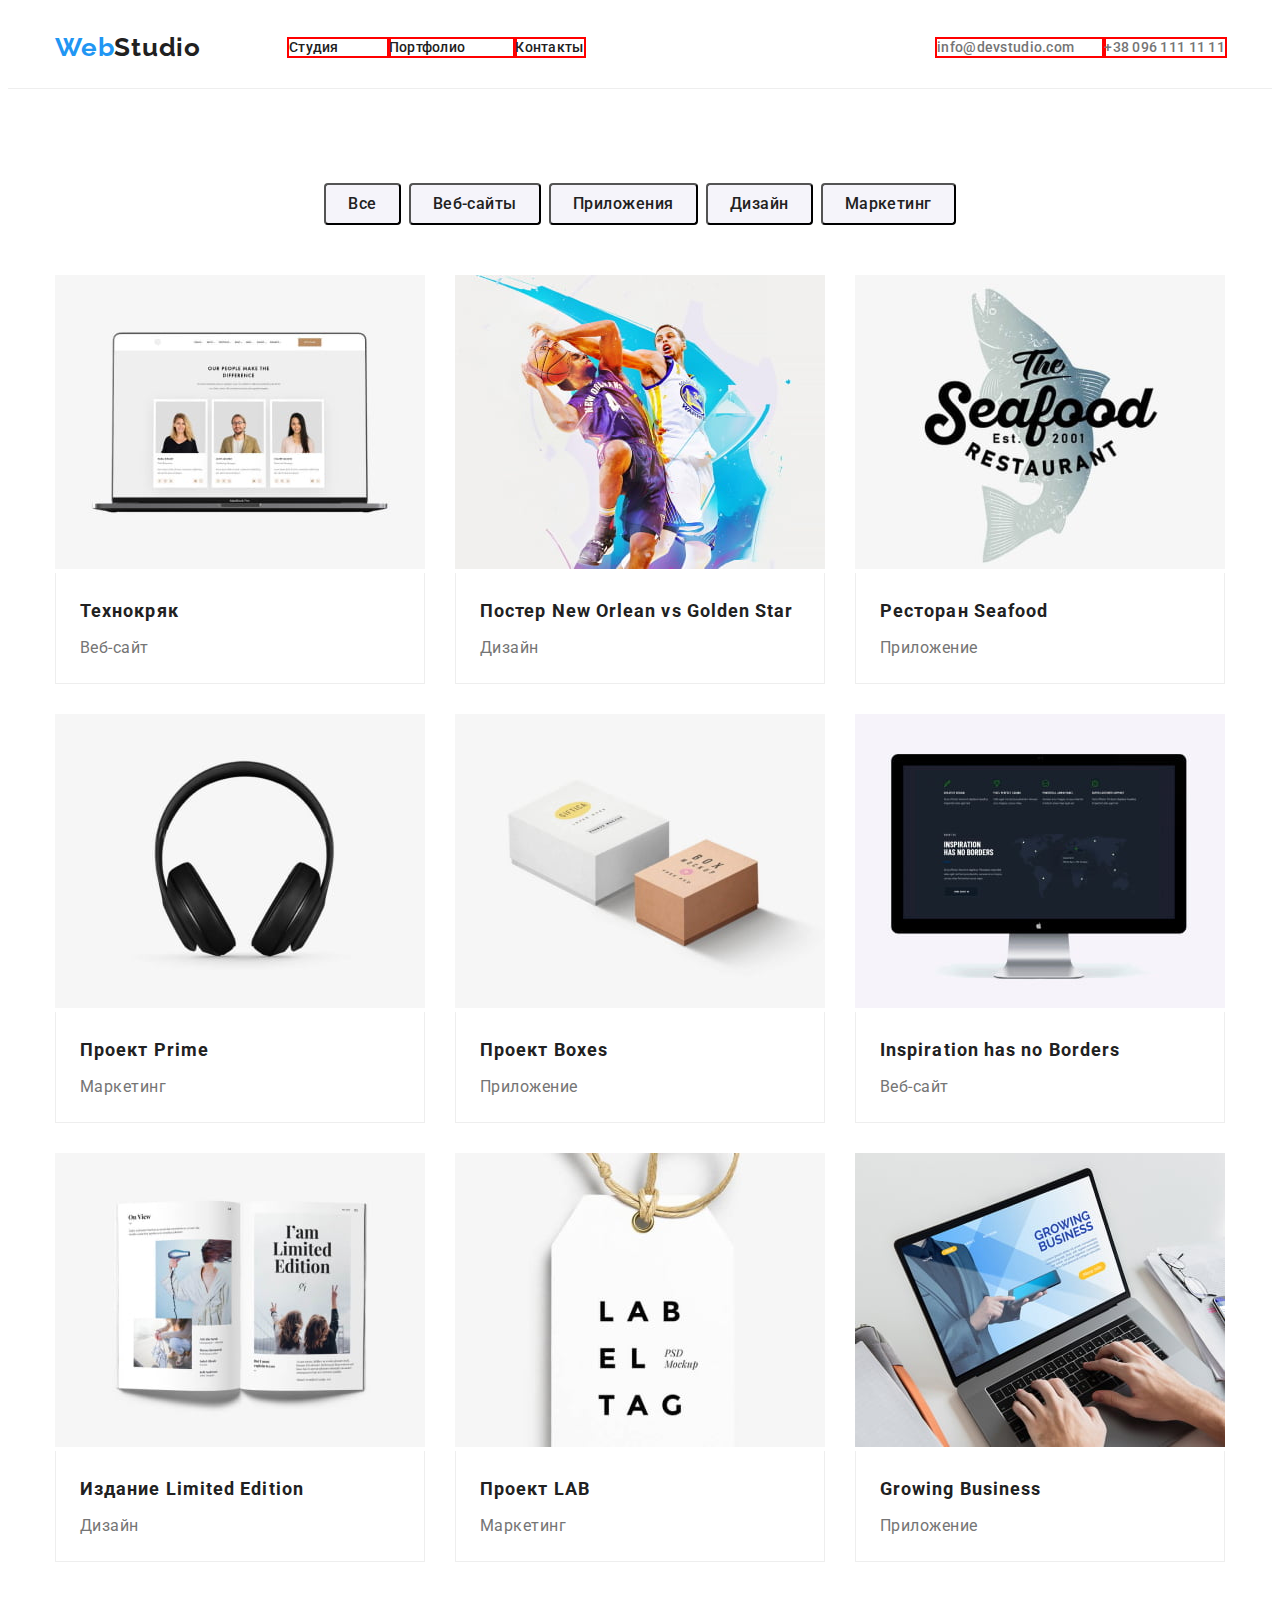
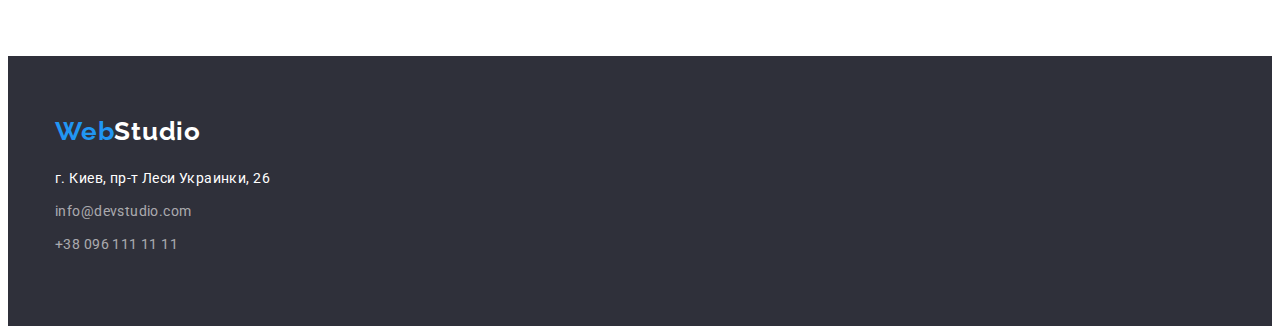
==== portfolio.html @ fe9bc6d8 "commit1" ====
<!DOCTYPE html>
<html lang="ru">

    <head>
        <meta charset="UTF-8">
        <meta http-equiv="X-UA-Compatible" content="IE=edge">
        <meta name="viewport" content="width=device-width, initial-scale=1.0">
        <title>Document</title>

        <link rel="preconnect" href="https://fonts.googleapis.com">
        <link rel="preconnect" href="https://fonts.gstatic.com" crossorigin>
        <link href="https://fonts.googleapis.com/css2?family=Raleway:wght@700&family=Roboto:wght@400;500;700;900&display=swap"
            rel="stylesheet">

        <link rel="stylesheet" href="https://cdnjs.cloudflare.com/ajax/libs/modern-normalize/1.1.0/modern-normalize.min.css"
            integrity="sha512-wpPYUAdjBVSE4KJnH1VR1HeZfpl1ub8YT/NKx4PuQ5NmX2tKuGu6U/JRp5y+Y8XG2tV+wKQpNHVUX03MfMFn9Q=="
            crossorigin="anonymous" referrerpolicy="no-referrer" />

        <link rel="stylesheet" href="./css/styles.css">
    </head>

    <body>

        <header class="page-header">
        
            <div class="container header-box">
        
                <nav class="nav">
        
                    <div class="logo-line">
        
                        <a href="/" class="logo">
                            <p>
                                <span class="logo-begin">Web</span>Studio
                            </p>
                        </a>
        
                        <ul class="text-in-header">
                            <li class="text-item"><a class="text-header" href="./index.html">Студия</a></li>
                            <li class="text-item"><a class="text-header" href="#">Портфолио</a></li>
                            <li class="text-item"><a class="text-header" href="#">Контакты</a></li>
                        </ul>
        
                    </div>
        
                </nav>
        
                <ul class="header-box-right">
        
                    <li class="text-item"><a class=text-header-gray href="mailto:info@devstudio.com">info@devstudio.com</a></li>
                    <li class="text-item"><a class=text-header-gray href="tel:+380961111111">+38 096 111 11 11</a></li>
        
                </ul>
        
            </div>
        
        </header>

        <main>

            <section class="portfolio-s">

                <div class="container">

                <h2 class="title-h2-hidden">Образцы работ</h2>

                <ul class="all-portfolio">

                    <li class="all-portfolio-item">
                        <button class="portfolio-btn cursor" type="button">Все</button>
                    </li>

                    <li class="all-portfolio-item">
                        <button class="portfolio-btn cursor" type="button">Веб-сайты</button>
                    </li>

                    <li class="all-portfolio-item">
                        <button class="portfolio-btn cursor" type="button">Приложения</button>
                    </li>

                    <li class="all-portfolio-item">
                        <button class="portfolio-btn cursor" type="button">Дизайн</button>
                    </li>

                    <li class="all-portfolio-item">
                        <button class="portfolio-btn cursor" type="button">Маркетинг</button>
                    </li>

                </ul>

                <ul class="portfolio-table">
                    <li>
                        <a class="portfolio" href="./images/page2portfolio/tehnokryak1.jpg"> 
                        <img src="./images/page2portfolio/tehnokryak1.jpg" alt="Веб-сайт Технокряк" width="370" height=294>
                        
                        <div class="portfolio-block">
                            <h3 class="portfolio-works">Технокряк</h3>
                            <p class="portfolio-works-text">Веб-сайт</p>
                        </div>

                        </a>
                    </li>

                    <li>
                        <a class="portfolio" href="./images/page2portfolio/new-orlean1.jpg">
                        <img src="./images/page2portfolio/new-orlean1.jpg" alt="Дизайн Постера New Orlean vs Golden Star" width="370"
                            height=294>

                        <div class="portfolio-block">
                            <h3 class="portfolio-works">Постер New Orlean vs Golden Star</h3>
                            <p class="portfolio-works-text">Дизайн</p>
                        </div>

                        </a>
                    </li>

                    <li>
                        <a class="portfolio" href="./images/page2portfolio/seafood1.jpg">
                        <img src="./images/page2portfolio/seafood1.jpg" alt="Приложение Ресторан Seafood" width="370" height=294>
                        
                        <div class="portfolio-block">
                            <h3 class="portfolio-works">Ресторан Seafood</h3>
                            <p class="portfolio-works-text">Приложение</p>
                        </div>
                        
                        </a>
                    </li>

                    <li>
                        <a class="portfolio" href="./images/page2portfolio/prime1.jpg">
                        <img src="./images/page2portfolio/prime1.jpg" alt="Маркетинговый проект Prime" width="370" height=294>
                        
                        <div class="portfolio-block">
                            <h3 class="portfolio-works">Проект Prime</h3>
                            <p class="portfolio-works-text">Маркетинг</p>
                        </div>

                        </a>
                    </li>

                    <li>
                        <a class="portfolio" href="./images/page2portfolio/boxes1.jpg">
                        <img src="./images/page2portfolio/boxes1.jpg" alt="Приложение Проект Boxes" width="370" height=294>
                        
                        <div class="portfolio-block">
                            <h3 class="portfolio-works">Проект Boxes</h3>
                            <p class="portfolio-works-text">Приложение</p>
                        </div>

                        </a>
                    </li>

                    <li>
                        <a class="portfolio" href="./images/page2portfolio/inspiration1.jpg">
                        <img src="./images/page2portfolio/inspiration1.jpg" alt="Веб-сайт Inspiration has no Borders" width="370"
                            height=294>

                        <div class="portfolio-block">
                            <h3 class="portfolio-works">Inspiration has no Borders</h3>
                            <p class="portfolio-works-text">Веб-сайт</p>
                        </div>

                        </a>
                    </li>

                    <li>
                        <a class="portfolio" href="./images/page2portfolio/edition1.jpg">
                        <img src="./images/page2portfolio/edition1.jpg" alt="Дизайн Издания Limited Edition" width="370" height=294>
                       
                        <div class="portfolio-block">
                            <h3 class="portfolio-works">Издание Limited Edition</h3>
                            <p class="portfolio-works-text">Дизайн</p>
                        </div>

                        </a>
                    </li>

                    <li>
                        <a class="portfolio" href="./images/page2portfolio/lab1.jpg">
                        <img src="./images/page2portfolio/lab1.jpg" alt="Маркетинговый проект LAB" width="370" height=294>
                       
                        <div class="portfolio-block">
                            <h3 class="portfolio-works">Проект LAB</h3>
                            <p class="portfolio-works-text">Маркетинг</p>
                        </div>

                        </a>
                    </li>

                    <li>
                        <a class="portfolio" href="./images/page2portfolio/business1.jpg">
                        <img src="./images/page2portfolio/business1.jpg" alt="Приложение Growing Business" width="370" height=294>
                        
                        <div class="portfolio-block">
                            <h3 class="portfolio-works">Growing Business</h3>
                            <p class="portfolio-works-text">Приложение</p>
                        </div>

                        </a>
                    </li>

                </ul>

                </div>

            </section>

        </main>

    <footer class="footer">
    
        <div class="container">
    
            <a href="/" class="logo-footer">
                <p>
                    <span class="logo-f">Web</span>Studio
                </p>
            </a>
    
            <address class="adress">
    
                <p class="adress-margin">г. Киев, пр-т Леси Украинки, 26<br /></p>
    
                <a class="adress-link" href="mailto:info@devstudio.com">info@devstudio.com</a><br />
    
                <a class="adress-link" href="tel:+380961111111">+38 096 111 11 11</a>
    
            </address>
    
        </div>
    
    </footer>

    </body>

</html>
---- css/styles.css ----
html {
    box-sizing: border-box;
}

*, *::before, *::after {
    box-sizing: inherit;
}

h1, h2, h3, h4, h5, h6, ul, li, p {
    padding-top: 0px;
    padding-left: 0px;
    padding-bottom: 0px;
    padding-right: 0px;
    margin-top: 0px;
    margin-left: 0px;
    margin-bottom: 0px;
    margin-right: 0px;
}

:root {
    --font-family-logo: 'Raleway', sans-serif;
    --color-h1: #ffffff;
    --color-title-main: #212121;
    --color-text-main: #757575;
    --color-hover-focus: #2196f3;
    --footer-color: #2F303A;
    --color-border: #eeeeee;
    --color-bg: #F5F4FA;
}

body {
    font-family: 'Roboto', 'Open Sans', sans-serif;
    color: var(--color-text-main);

}

ul {
    list-style: none;
}

.page-header {
    padding-top: 24px;
    padding-bottom: 25px;
    border-bottom: 1px solid var(--color-border);
    /* background-color: tomato; */
}


.hero {
    padding-bottom: 200px;
    padding-top: 200px;
}

.container {
    width: 1200px;
    padding-left: 15px;
    padding-right: 15px;
    margin-right: auto;
    margin-left: auto;

    /* outline: 4px solid red; */
}

.hero-accommodation {
    display: flex;
    flex-wrap: wrap;
    flex-direction: column;
    align-items: center;
}

.hero-decoration {
    height: 600px;
    max-width: 1600px;
    margin-right: auto;
    margin-left: auto;
    background-image: linear-gradient(to right, rgba(47, 48, 58, 0.4),rgba(47, 48, 58, 0.4)),
    url(../images/page1studio/hero-img.jpg);
    background-repeat: no-repeat;
    background-size: cover;
    background-position: centre;
    background-color: var(--footer-color);
}

.dignity {
    padding-bottom: 94px;
    padding-top: 94px;
}

.illustration {
    padding-bottom: 94px;
}

.header-box {
    display: flex;
    align-items: center;
    justify-content: space-between;
}

.nav {
    display: flex;
    justify-content: space-between;
    /* outline: 4px solid red; */
    }    

.logo-line {
    display: flex;
    justify-content: space-between;
}

.header-box-right {
    display: flex;
    justify-content: space-between;
    /* outline: 4px solid green; */
}

.logo {
    margin-right: 88px;

    font-family: var(--font-family-logo);
    font-weight: 700;
    font-size: 26px;
    line-height: 1.19;
    letter-spacing: 0.03em;
    text-decoration: none;
    color: var(--color-title-main);
}

.logo-begin {
    display: inline-block;
    color: var(--color-hover-focus);
    text-decoration: none;

}

.logo-footer {
    font-family: var(--font-family-logo);
    font-weight: 700;
    font-size: 26px;
    line-height: 1.19;
    letter-spacing: 0.03em;
    color: var(--color-h1);
    text-decoration: none;
}


.text-in-header {
    display: flex;
    align-items: center;
    }

.text-header {
    display: block;
        
    font-weight: 500;
    font-size: 14px;
    line-height: 1.17;
    letter-spacing: 0.02em;
    text-decoration: none;
    color: var(--color-title-main);
}

.text-item:not(:last-child) > .text-header {
    margin-right: 50px;
}

.text-item:not(:last-child)>.text-header-gray {
    margin-right: 30px;
}

.text-item {
    display: flex;
    padding right: 10px;
    outline: 2px solid red;
}

.mail-img::before {
    content: "";
    display: block;
    width: 16px;
    height: 12px;
    background-repeat: no-repeat;
    background-size: cover;
    background-position: center;
    background-image: url(../images/page1studio/envelope\ \(1\).svg);
}

.mail-img::before:hover {
    background-image: url(../images/page1studio/envelope\ \(hover\).svg);
}

.text-header:hover,
.text-header:focus {
    color: var(--color-hover-focus);
}

.text-header-gray {
    display: block;
    
    font-weight: 500;
    font-size: 14px;
    line-height: 1.17;
    letter-spacing: 0.02em;
    text-decoration: none;
    color: var(--color-text-mainn);
}

.text-header-gray + .text-header-gray {
    margin-right: 50px;
}

.text-header-gray:hover,
.text-header-gray:focus {
    color: var(--color-hover-focus);
}
/* Page 1  */

.title-h1 {
    text-align: center;
    
    font-weight: 900;
    font-size: 44px;
    line-height: 1.36;
    letter-spacing: 0.06em;
    text-transform: uppercase;
    color: var(--color-h1);
}

.title-h1-button {
    display: flex;
    justify-content: center;
    align-items: center;
    margin-top: 30px;
    
    font-family: 'Roboto', 'Open Sans', sans-serif;
    font-weight: 700;
    font-size: 16px;
    line-height: 1.88;
    letter-spacing: 0.06em;
    color: var(--color-h1);

    width: 200px;
    height: 50px;
    background: var(--color-hover-focus);
    box-shadow: 0px 4px 4px rgba(0, 0, 0, 0.15);
    border-radius: 4px;
}

.cursor {
    cursor: pointer;
}

.title-h2-hidden {
    display: none;
}

.title-h2 {
    /* font-weight: 700; */
    text-align: center;
    font-size: 36px;
    line-height: 1.17;
    letter-spacing: 0.03em;
    color: var(--color-title-main);
}

.dignity-ul {
    display: flex;
    justify-content: space-between;
    gap: 30px;
    flex-basis: calc((100% - 3*30px) / 4);
    /* outline: 4px solid black; */
}

.title-dignity {
    margin-bottom: 10px;
    /* font-weight: 700; */
    font-size: 14px;
    line-height: 1.14;
    letter-spacing: 0.03em;
    text-transform: uppercase;
    color: var(--color-title-main);
}

.title-before::before {
    content: "";
    display: block;
    /* width: 270px; */
    height: 120px;
        
    background-size: contain;
    background-position: center;
    background-color: var(--color-bg);
    border-radius: 4px;
    margin-bottom: 30px;

    /* outline: 3px solid red; */
}

.title-before:nth-child(1):before {
    background-image: url(../images/page1studio/antenna1.svg);
}

.title-before:nth-child(2):before {
    background-image: url(../images/page1studio/clock1.svg);
  
}

.title-before:nth-child(3):before {
    background-image: url(../images/page1studio/diagram1.svg);
    /* background-size: 70px; */
}

.title-before:nth-child(4):before {
    background-image: url(../images/page1studio/astronaut1.svg);
    
}

.title-dignity-text {
    /* font-weight: 400; */
    font-size: 14px;
    line-height: 1.71;
    letter-spacing: 0.03em;
    /* color: var(--color-text-main); */
}

.illustration-list {
    display: flex;
    gap: 30px;
    margin-top: 50px;
}

.title-h2-team {
    margin-bottom: 50px;
    text-align: center;
    
    font-size: 36px;
    line-height: 1.17;
    letter-spacing: 0.03em;
    color: var(--color-title-main);
}

.person-block {
    padding-top: 30px;
    padding-bottom: 30px;
    text-align: center;
}

.title-person {
    margin-bottom: 10px;

    font-weight: 500;
    font-size: 16px;
    line-height: 1.9;
    letter-spacing: 0.03em;
    color: var(--color-title-main);
}

.title-person-text {
    /* font-weight: 400; */
    font-size: 16px;
    line-height: 1.9;
    letter-spacing: 0.03em;
    /* color: var(--color-text-main); */
}

.adress {
    font-style: normal;
    /* font-weight: 400; */
    font-size: 14px;
    line-height: 1.71;
    letter-spacing: 0.03em;
    color: var(--color-h1);
}

.adress-margin:hover,
.adress-margin:focus {
    color: var(--color-hover-focus);
}

.adress-link:hover,
.adress-link:focus {
    color: var(--color-hover-focus);
}

.adress-link {
    display: inline-block;
    
    color: rgba(255, 255, 255, 0.6);
    text-decoration: none;
}

.adress-margin {
    margin-bottom: 9px; 
}

.adress-link {
    margin-bottom: 9px;
}

/* .adress-link-last {
    margin-bottom: 60px; */
}

.adress-link:hover,
.adress-link:focus {
    color: var(--color-hover-focus);
}

/* Page 2 */

.portfolio-s {
    padding-bottom: 94px;
    padding-top: 94px;
}

.all-portfolio {
    display: flex;
    justify-content: center;
    margin-bottom: 50px;
}

.portfolio-btn {
    font-family: 'Roboto', 'Open Sans', sans-serif;
    font-weight: 500;
    font-size: 16px;
    line-height: 1.62;
    letter-spacing: 0.03em;
    color: var(--color-title-main);
    background-color: #f5f4fA;

    text-align: center;
    /* height: 38px; */
    border-radius: 4px;
    padding-left: 22px;
    padding-right: 22px;
    padding-top: 6px;
    padding-bottom: 6px;
}

.all-portfolio-item:not(:last-child) {
    margin-right: 8px;
}

.portfolio-btn:hover,
.portfolio-btn:focus {
    color: var(--color-h1);
    background-color: var(--color-hover-focus);
}

.portfolio {
    text-decoration: none;
}

.portfolio-table {
    display: flex;
    gap: 30px;
    flex-wrap: wrap;
    width: (calc(100% - 2*30px)/3);
}

.portfolio-block {
    padding-top: 20px;
    padding-left: 24px;
    padding-bottom: 20px;
    
    
    border-right: 1px solid var(--color-border);
    border-left: 1px solid var(--color-border);
    border-bottom: 1px solid var(--color-border);

    /* outline: 4px solid blueviolet; */
}

.portfolio-works {
    padding-bottom: 4px;
    /* font-weight: 700; */
    font-size: 18px;
    line-height: 2.0;
    letter-spacing: 0.06em;
    color: var(--color-title-main);
   
    /* outline: 4px solid white; */
}

.portfolio-works-text {
   
    /* font-weight: 400; */
    font-size: 16px;
    line-height: 1.88;
    letter-spacing: 0.03em;
    color: var(--color-text-main);

    /* outline: 4px solid red; */ */
}

.footer {
    background: var(--footer-color);
    padding-top: 60px;
    padding-bottom: 60px;
}

.logo-f {
    display: inline-block;
    margin-bottom: 20px;

    color: var(--color-hover-focus);
    text-decoration: none;
}
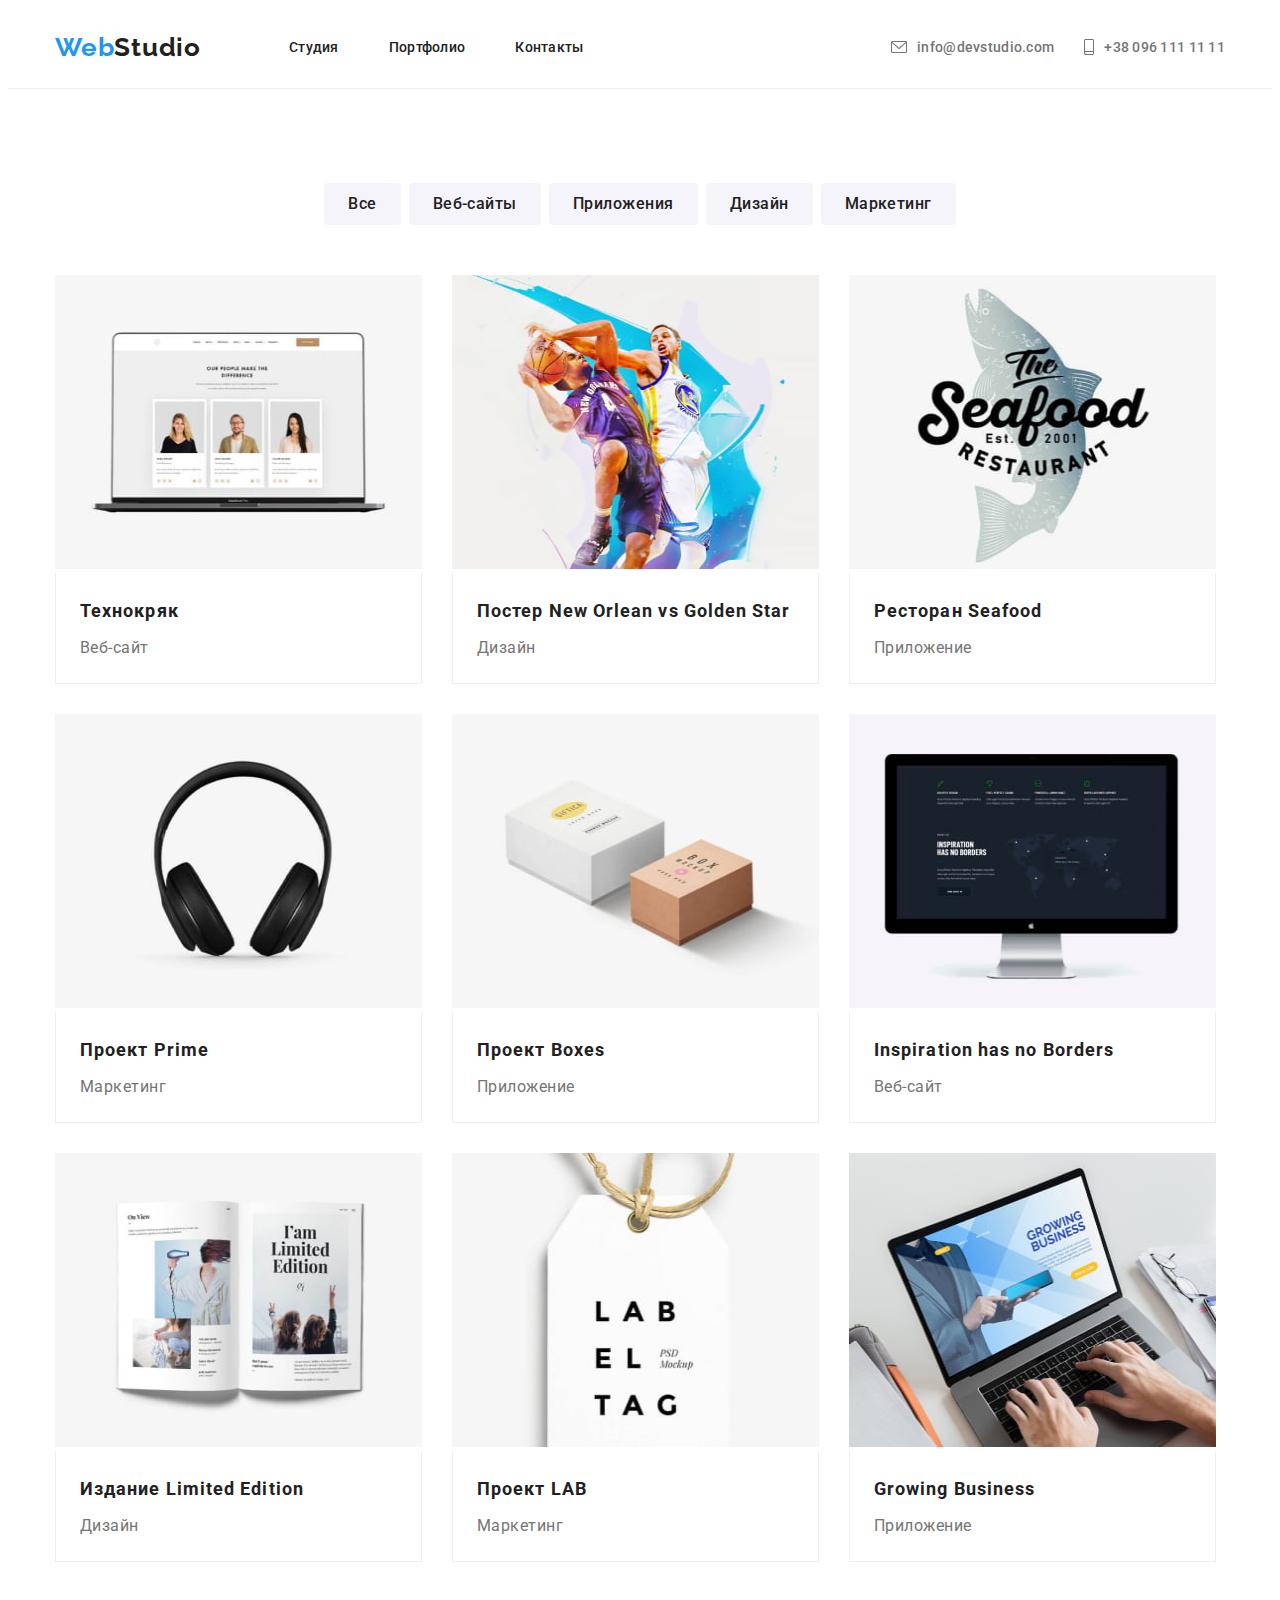
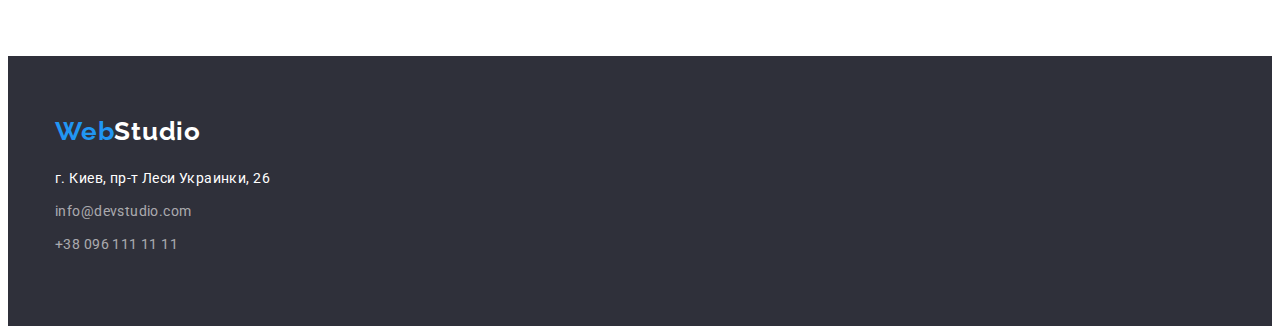
==== commit 251c5873: "commit4" ====
--- a/portfolio.html
+++ b/portfolio.html
@@ -22,38 +22,55 @@
     <body>
 
         <header class="page-header">
-        
+
             <div class="container header-box">
-        
+
                 <nav class="nav">
-        
+
                     <div class="logo-line">
-        
+
                         <a href="/" class="logo">
                             <p>
                                 <span class="logo-begin">Web</span>Studio
                             </p>
                         </a>
-        
+
                         <ul class="text-in-header">
-                            <li class="text-item"><a class="text-header" href="./index.html">Студия</a></li>
-                            <li class="text-item"><a class="text-header" href="#">Портфолио</a></li>
+                            <li class="text-item"><a class="text-header" href="#">Студия</a></li>
+                            <li class="text-item"><a class="text-header" href="./portfolio.html">Портфолио</a></li>
                             <li class="text-item"><a class="text-header" href="#">Контакты</a></li>
                         </ul>
-        
+
                     </div>
-        
+
                 </nav>
-        
+
                 <ul class="header-box-right">
-        
-                    <li class="text-item"><a class=text-header-gray href="mailto:info@devstudio.com">info@devstudio.com</a></li>
-                    <li class="text-item"><a class=text-header-gray href="tel:+380961111111">+38 096 111 11 11</a></li>
-        
+
+                    <li class="text-item">
+
+                        <a class=text-header-gray href="mailto:info@devstudio.com">
+                            <svg class="size" width="26" height="12">
+                                <use href="./images/icons.svg#icon-envelope1"></use>
+                            </svg>
+                            info@devstudio.com</a>
+
+                    </li>
+
+                    <li class="text-item">
+
+                        <a class=text-header-gray href="tel:+380961111111">
+                            <svg class="size" width="20" height="16">
+                                <use href="./images/icons.svg#icon-smartphone1"></use>
+                            </svg>
+                            +38 096 111 11 11</a>
+
+                    </li>
+
                 </ul>
-        
+
             </div>
-        
+
         </header>
 
         <main>
@@ -89,9 +106,9 @@
                 </ul>
 
                 <ul class="portfolio-table">
-                    <li>
+                    <li class="portfolio-border">
                         <a class="portfolio" href="./images/page2portfolio/tehnokryak1.jpg"> 
-                        <img src="./images/page2portfolio/tehnokryak1.jpg" alt="Веб-сайт Технокряк" width="370" height=294>
+                        <img src="./images/page2portfolio/tehnokryak1.jpg" alt="Веб-сайт Технокряк" width="367" height=294>
                         
                         <div class="portfolio-block">
                             <h3 class="portfolio-works">Технокряк</h3>
@@ -101,9 +118,9 @@
                         </a>
                     </li>
 
-                    <li>
+                    <li class="portfolio-border">
                         <a class="portfolio" href="./images/page2portfolio/new-orlean1.jpg">
-                        <img src="./images/page2portfolio/new-orlean1.jpg" alt="Дизайн Постера New Orlean vs Golden Star" width="370"
+                        <img src="./images/page2portfolio/new-orlean1.jpg" alt="Дизайн Постера New Orlean vs Golden Star" width="367"
                             height=294>
 
                         <div class="portfolio-block">
@@ -114,9 +131,9 @@
                         </a>
                     </li>
 
-                    <li>
+                    <li class="portfolio-border">
                         <a class="portfolio" href="./images/page2portfolio/seafood1.jpg">
-                        <img src="./images/page2portfolio/seafood1.jpg" alt="Приложение Ресторан Seafood" width="370" height=294>
+                        <img src="./images/page2portfolio/seafood1.jpg" alt="Приложение Ресторан Seafood" width="367" height=294>
                         
                         <div class="portfolio-block">
                             <h3 class="portfolio-works">Ресторан Seafood</h3>
@@ -126,9 +143,9 @@
                         </a>
                     </li>
 
-                    <li>
+                    <li class="portfolio-border">
                         <a class="portfolio" href="./images/page2portfolio/prime1.jpg">
-                        <img src="./images/page2portfolio/prime1.jpg" alt="Маркетинговый проект Prime" width="370" height=294>
+                        <img src="./images/page2portfolio/prime1.jpg" alt="Маркетинговый проект Prime" width="367" height=294>
                         
                         <div class="portfolio-block">
                             <h3 class="portfolio-works">Проект Prime</h3>
@@ -138,9 +155,9 @@
                         </a>
                     </li>
 
-                    <li>
+                    <li class="portfolio-border">
                         <a class="portfolio" href="./images/page2portfolio/boxes1.jpg">
-                        <img src="./images/page2portfolio/boxes1.jpg" alt="Приложение Проект Boxes" width="370" height=294>
+                        <img src="./images/page2portfolio/boxes1.jpg" alt="Приложение Проект Boxes" width="367" height=294>
                         
                         <div class="portfolio-block">
                             <h3 class="portfolio-works">Проект Boxes</h3>
@@ -150,9 +167,9 @@
                         </a>
                     </li>
 
-                    <li>
+                    <li class="portfolio-border">
                         <a class="portfolio" href="./images/page2portfolio/inspiration1.jpg">
-                        <img src="./images/page2portfolio/inspiration1.jpg" alt="Веб-сайт Inspiration has no Borders" width="370"
+                        <img src="./images/page2portfolio/inspiration1.jpg" alt="Веб-сайт Inspiration has no Borders" width="367"
                             height=294>
 
                         <div class="portfolio-block">
@@ -163,9 +180,9 @@
                         </a>
                     </li>
 
-                    <li>
+                    <li class="portfolio-border">
                         <a class="portfolio" href="./images/page2portfolio/edition1.jpg">
-                        <img src="./images/page2portfolio/edition1.jpg" alt="Дизайн Издания Limited Edition" width="370" height=294>
+                        <img src="./images/page2portfolio/edition1.jpg" alt="Дизайн Издания Limited Edition" width="367" height=294>
                        
                         <div class="portfolio-block">
                             <h3 class="portfolio-works">Издание Limited Edition</h3>
@@ -175,9 +192,9 @@
                         </a>
                     </li>
 
-                    <li>
+                    <li class="portfolio-border">
                         <a class="portfolio" href="./images/page2portfolio/lab1.jpg">
-                        <img src="./images/page2portfolio/lab1.jpg" alt="Маркетинговый проект LAB" width="370" height=294>
+                        <img src="./images/page2portfolio/lab1.jpg" alt="Маркетинговый проект LAB" width="367" height=294>
                        
                         <div class="portfolio-block">
                             <h3 class="portfolio-works">Проект LAB</h3>
@@ -187,9 +204,9 @@
                         </a>
                     </li>
 
-                    <li>
+                    <li class="portfolio-border">
                         <a class="portfolio" href="./images/page2portfolio/business1.jpg">
-                        <img src="./images/page2portfolio/business1.jpg" alt="Приложение Growing Business" width="370" height=294>
+                        <img src="./images/page2portfolio/business1.jpg" alt="Приложение Growing Business" width="367" height=294>
                         
                         <div class="portfolio-block">
                             <h3 class="portfolio-works">Growing Business</h3>
--- a/css/styles.css
+++ b/css/styles.css
@@ -27,7 +27,8 @@
     --footer-color: #2F303A;
     --color-border: #eeeeee;
     --color-bg: #F5F4FA;
-}
+    --color-social: #AFB1B8;
+  }
 
 body {
     font-family: 'Roboto', 'Open Sans', sans-serif;
@@ -87,6 +88,10 @@
     padding-top: 94px;
 }
 
+.fill {
+    background-color: var(--color-bg);
+}
+
 .illustration {
     padding-bottom: 94px;
 }
@@ -133,17 +138,6 @@
 
 }
 
-.logo-footer {
-    font-family: var(--font-family-logo);
-    font-weight: 700;
-    font-size: 26px;
-    line-height: 1.19;
-    letter-spacing: 0.03em;
-    color: var(--color-h1);
-    text-decoration: none;
-}
-
-
 .text-in-header {
     display: flex;
     align-items: center;
@@ -151,7 +145,6 @@
 
 .text-header {
     display: block;
-        
     font-weight: 500;
     font-size: 14px;
     line-height: 1.17;
@@ -170,23 +163,23 @@
 
 .text-item {
     display: flex;
-    padding right: 10px;
-    outline: 2px solid red;
-}
-
-.mail-img::before {
-    content: "";
-    display: block;
-    width: 16px;
-    height: 12px;
-    background-repeat: no-repeat;
+    flex-wrap: nowrap;
+    /* outline: 2px solid rgb(111, 0, 255); */
+}
+
+.size {
+    display: flex;
+    align-items: center;
     background-size: cover;
-    background-position: center;
-    background-image: url(../images/page1studio/envelope\ \(1\).svg);
-}
-
-.mail-img::before:hover {
-    background-image: url(../images/page1studio/envelope\ \(hover\).svg);
+    fill: var(--color-text-main);
+    padding-right: 10px;
+
+    /* outline: 2px solid red; */
+}
+
+.size:hover,
+.size:focus {
+fill: var(--color-hover-focus)
 }
 
 .text-header:hover,
@@ -195,7 +188,8 @@
 }
 
 .text-header-gray {
-    display: block;
+    display: flex;
+    align-items: center;
     
     font-weight: 500;
     font-size: 14px;
@@ -255,7 +249,7 @@
 }
 
 .title-h2 {
-    /* font-weight: 700; */
+    font-weight: 700;
     text-align: center;
     font-size: 36px;
     line-height: 1.17;
@@ -281,39 +275,55 @@
     color: var(--color-title-main);
 }
 
-.title-before::before {
+.title-before {
+    display: inline-flex;
+    width: 270px;
+    height: 120px;
+    justify-content: center;
+    align-items: center;
+    background-repeat: repeat;
+    background-size: 70px 70px;
+    background-color: var(--color-bg);
+    border-radius: 4px;
+    margin-bottom: 30px;
+    
+    /* outline: 3px solid red; */
+    }
+
+    /* .title-before::before {
     content: "";
     display: block;
     /* width: 270px; */
     height: 120px;
-        
+    background-repeat: no-repeat;    
     background-size: contain;
     background-position: center;
     background-color: var(--color-bg);
     border-radius: 4px;
-    margin-bottom: 30px;
+    margin-bottom: 30px; */
 
     /* outline: 3px solid red; */
-}
+/* }
 
 .title-before:nth-child(1):before {
     background-image: url(../images/page1studio/antenna1.svg);
-}
+    background-size: 70px;
+    }
 
 .title-before:nth-child(2):before {
     background-image: url(../images/page1studio/clock1.svg);
-  
+    background-size: 70px;
 }
 
 .title-before:nth-child(3):before {
     background-image: url(../images/page1studio/diagram1.svg);
-    /* background-size: 70px; */
+    background-size: 70px;
 }
 
 .title-before:nth-child(4):before {
     background-image: url(../images/page1studio/astronaut1.svg);
-    
-}
+    background-size: 70px;
+} */
 
 .title-dignity-text {
     /* font-weight: 400; */
@@ -332,17 +342,24 @@
 .title-h2-team {
     margin-bottom: 50px;
     text-align: center;
+    font-weight: 700;
     
     font-size: 36px;
     line-height: 1.17;
     letter-spacing: 0.03em;
     color: var(--color-title-main);
+}
+
+.team-border {
+    box-shadow: 0px 1px 3px rgba(0, 0, 0, 0.12), 0px 1px 1px rgba(0, 0, 0, 0.14), 0px 2px 1px rgba(0, 0, 0, 0.2);
+    border-radius: 0px 0px 4px 4px;
 }
 
 .person-block {
     padding-top: 30px;
     padding-bottom: 30px;
     text-align: center;
+    background-color: var(--color-h1);
 }
 
 .title-person {
@@ -361,6 +378,19 @@
     line-height: 1.9;
     letter-spacing: 0.03em;
     /* color: var(--color-text-main); */
+}
+
+.social-box {
+    display: inline-flex;
+    width: 206px;
+    justify-content: space-around;
+    padding-top: 16px;
+    fill: var(--color-social);
+    }
+
+.social-img {
+    display: flex;
+ 
 }
 
 .adress {
@@ -370,6 +400,9 @@
     line-height: 1.71;
     letter-spacing: 0.03em;
     color: var(--color-h1);
+
+    max-width: 300px;
+    padding-right: 70px;
 }
 
 .adress-margin:hover,
@@ -399,11 +432,41 @@
 
 /* .adress-link-last {
     margin-bottom: 60px; */
-}
+
 
 .adress-link:hover,
 .adress-link:focus {
     color: var(--color-hover-focus);
+}
+
+.clients {
+    display: block;
+}
+
+.clients-padding {
+    padding-top: 50px;
+    display: flex;
+    justify-content: center;
+}
+
+.client-box {
+    display: flex;
+    justify-content: center;
+    align-items: center;
+    width: 170px;
+    height: 92px;
+    border: 1px solid var(--color-social);
+    border-radius: 4px;
+}
+
+.client-logo {
+    display: inline-block;
+    fill: red;
+    /* fill: var(--color-social); */
+}
+
+.client-box:not(:last-child) {
+    margin-right:30px;
 }
 
 /* Page 2 */
@@ -427,6 +490,7 @@
     letter-spacing: 0.03em;
     color: var(--color-title-main);
     background-color: #f5f4fA;
+    border-color: rgb(255, 255, 255, 0);
 
     text-align: center;
     /* height: 38px; */
@@ -445,6 +509,15 @@
 .portfolio-btn:focus {
     color: var(--color-h1);
     background-color: var(--color-hover-focus);
+    box-shadow: 0px 3px 1px rgba(0, 0, 0, 0.1), 0px 1px 2px rgba(0, 0, 0, 0.08), 0px 2px 2px rgba(0, 0, 0, 0.12);
+    border-radius: 4px;
+}
+
+.portfolio-border:hover,
+.portfolio-border:focus {
+    border: 1px solid #EEEEEE;
+    box-shadow: 0px 1px 1px rgba(0, 0, 0, 0.12), 0px 4px 4px rgba(0, 0, 0, 0.06), 1px 4px 6px rgba(0, 0, 0, 0.16);
+   
 }
 
 .portfolio {
@@ -455,7 +528,6 @@
     display: flex;
     gap: 30px;
     flex-wrap: wrap;
-    width: (calc(100% - 2*30px)/3);
 }
 
 .portfolio-block {
@@ -499,10 +571,93 @@
     padding-bottom: 60px;
 }
 
+.footer-table {
+    display: flex;
+}
+
+.footer-text {
+    display: block;
+}
+
+.logo-footer {
+    font-family: var(--font-family-logo);
+    font-weight: 700;
+    font-size: 26px;
+    line-height: 1.19;
+    letter-spacing: 0.03em;
+    color: var(--color-h1);
+    text-decoration: none;
+}
+
 .logo-f {
     display: inline-block;
     margin-bottom: 20px;
 
     color: var(--color-hover-focus);
     text-decoration: none;
+}
+
+.social-box-add {
+    display: block;
+    width: 206px;
+    justify-content: space-between;
+    fill: var(--color-h1);
+    }
+
+.social-distance {
+    display: flex;
+    justify-content: space-between;
+}
+
+.button-team {
+    padding: 0px;
+    border: none;
+    border-radius: 50%;
+    background: var(--color-h1);
+    width: 44px;
+    height: 44px;
+}
+
+.button {
+    padding: 0px;
+    border: none;
+    background: rgba(255, 255, 255, 0.1);
+    border-radius: 50%;
+    width: 44px;
+    height: 44px;
+}
+
+.button:hover,
+.button:focus,
+.button-team:hover,
+.button-team:focus {
+    background: var(--color-hover-focus);
+}
+
+.button-team:hover,
+.button-team:focus {
+    fill: var(--color-h1);
+}
+
+.add {
+    font-family: 'Roboto';
+    font-style: normal;
+    font-weight: 700;
+    font-size: 14px;
+    line-height: 1.14;
+    letter-spacing: 0.03em;
+    text-transform: uppercase;
+    color: var(--color-h1);
+
+    padding-top: 12px;
+    padding-bottom: 30px;
+   }
+
+.add-length:not(:last-child) {
+    padding-right: 34px;
+}
+
+.social-img-footer {
+    display: inline-flex;
+    fill: var(--color-h1);
 }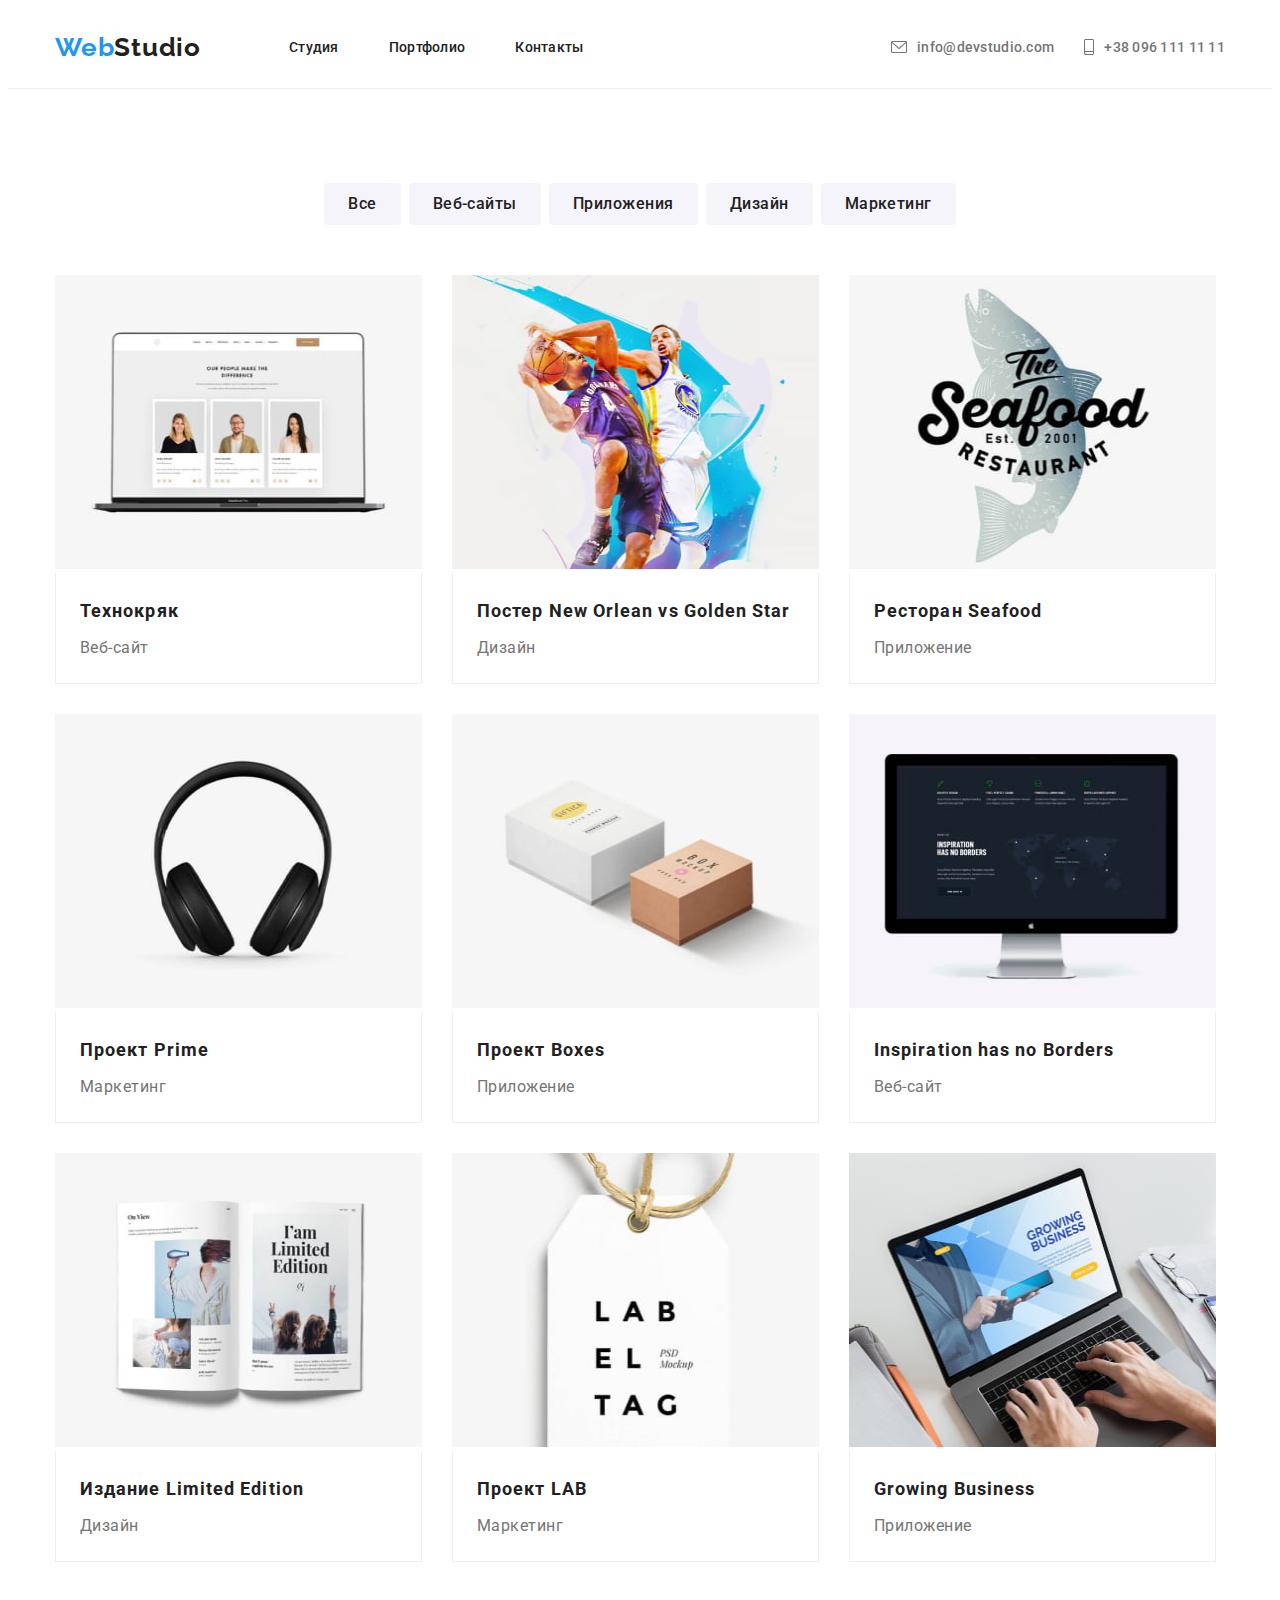
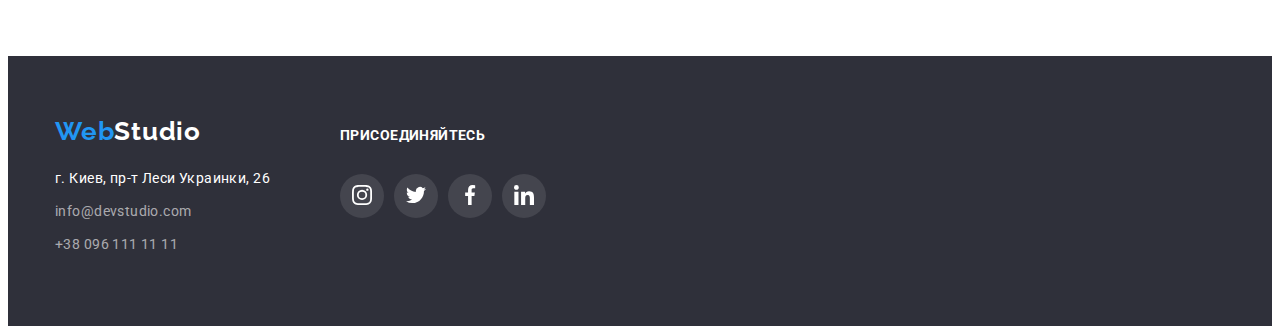
==== commit 265b097b: "commit5" ====
--- a/portfolio.html
+++ b/portfolio.html
@@ -36,8 +36,8 @@
                         </a>
 
                         <ul class="text-in-header">
-                            <li class="text-item"><a class="text-header" href="#">Студия</a></li>
-                            <li class="text-item"><a class="text-header" href="./portfolio.html">Портфолио</a></li>
+                            <li class="text-item"><a class="text-header" href="./index.html">Студия</a></li>
+                            <li class="text-item"><a class="text-header" href="#">Портфолио</a></li>
                             <li class="text-item"><a class="text-header" href="#">Контакты</a></li>
                         </ul>
 
@@ -224,29 +224,76 @@
 
         </main>
 
-    <footer class="footer">
-    
-        <div class="container">
-    
-            <a href="/" class="logo-footer">
-                <p>
-                    <span class="logo-f">Web</span>Studio
-                </p>
-            </a>
-    
-            <address class="adress">
-    
-                <p class="adress-margin">г. Киев, пр-т Леси Украинки, 26<br /></p>
-    
-                <a class="adress-link" href="mailto:info@devstudio.com">info@devstudio.com</a><br />
-    
-                <a class="adress-link" href="tel:+380961111111">+38 096 111 11 11</a>
-    
-            </address>
-    
+<footer class="footer">
+
+    <div class="container">
+
+        <div class="footer-table">
+
+            <div class="footer-text">
+
+                <a href="/" class="logo-footer">
+                    <p>
+                        <span class="logo-f">Web</span>Studio
+                    </p>
+                </a>
+
+                <address class="adress">
+
+                    <p class="adress-margin">г. Киев, пр-т Леси Украинки, 26<br /></p>
+
+                    <a class="adress-link" href="mailto:info@devstudio.com">info@devstudio.com</a><br />
+
+                    <a class="adress-link" href="tel:+380961111111">+38 096 111 11 11</a>
+
+                </address>
+
+            </div>
+
+            <div class="social-box-add">
+                <p class="add">ПРИСОЕДИНЯЙТЕСЬ</p>
+
+                <div class="social-distance">
+                    <button class="button">
+                        <svg class="social-img-footer" width="20" height="20">
+                            <use href="./images/icons.svg#icon-instagram1">
+                            </use>
+                        </svg>
+                    </button>
+
+                    <button class="button">
+                        <svg class="social-img-footer" width="20" height="20">
+                            <use href="./images/icons.svg#icon-twitter1">
+                            </use>
+                        </svg>
+                    </button>
+
+                    <button class="button">
+                        <svg class="social-img-footer" width="20" height="20">
+                            <use href="./images/icons.svg#icon-facebook1">
+                            </use>
+                        </svg>
+                    </button>
+
+                    <button class="button">
+                        <svg class="social-img-footer" width="20" height="20">
+                            <use href="./images/icons.svg#icon-linkedin1">
+                            </use>
+                        </svg>
+                    </button>
+
+                </div>
+
+            </div>
+
         </div>
-    
-    </footer>
+
+    </div>
+
+
+
+</footer>
+
 
     </body>
 
--- a/css/styles.css
+++ b/css/styles.css
@@ -461,12 +461,16 @@
 
 .client-logo {
     display: inline-block;
-    fill: red;
-    /* fill: var(--color-social); */
+    fill: var(--color-social);
 }
 
 .client-box:not(:last-child) {
     margin-right:30px;
+}
+
+.client-logo:hover,
+.client-logo:focus {
+    fill: var(--color-hover-focus);
 }
 
 /* Page 2 */
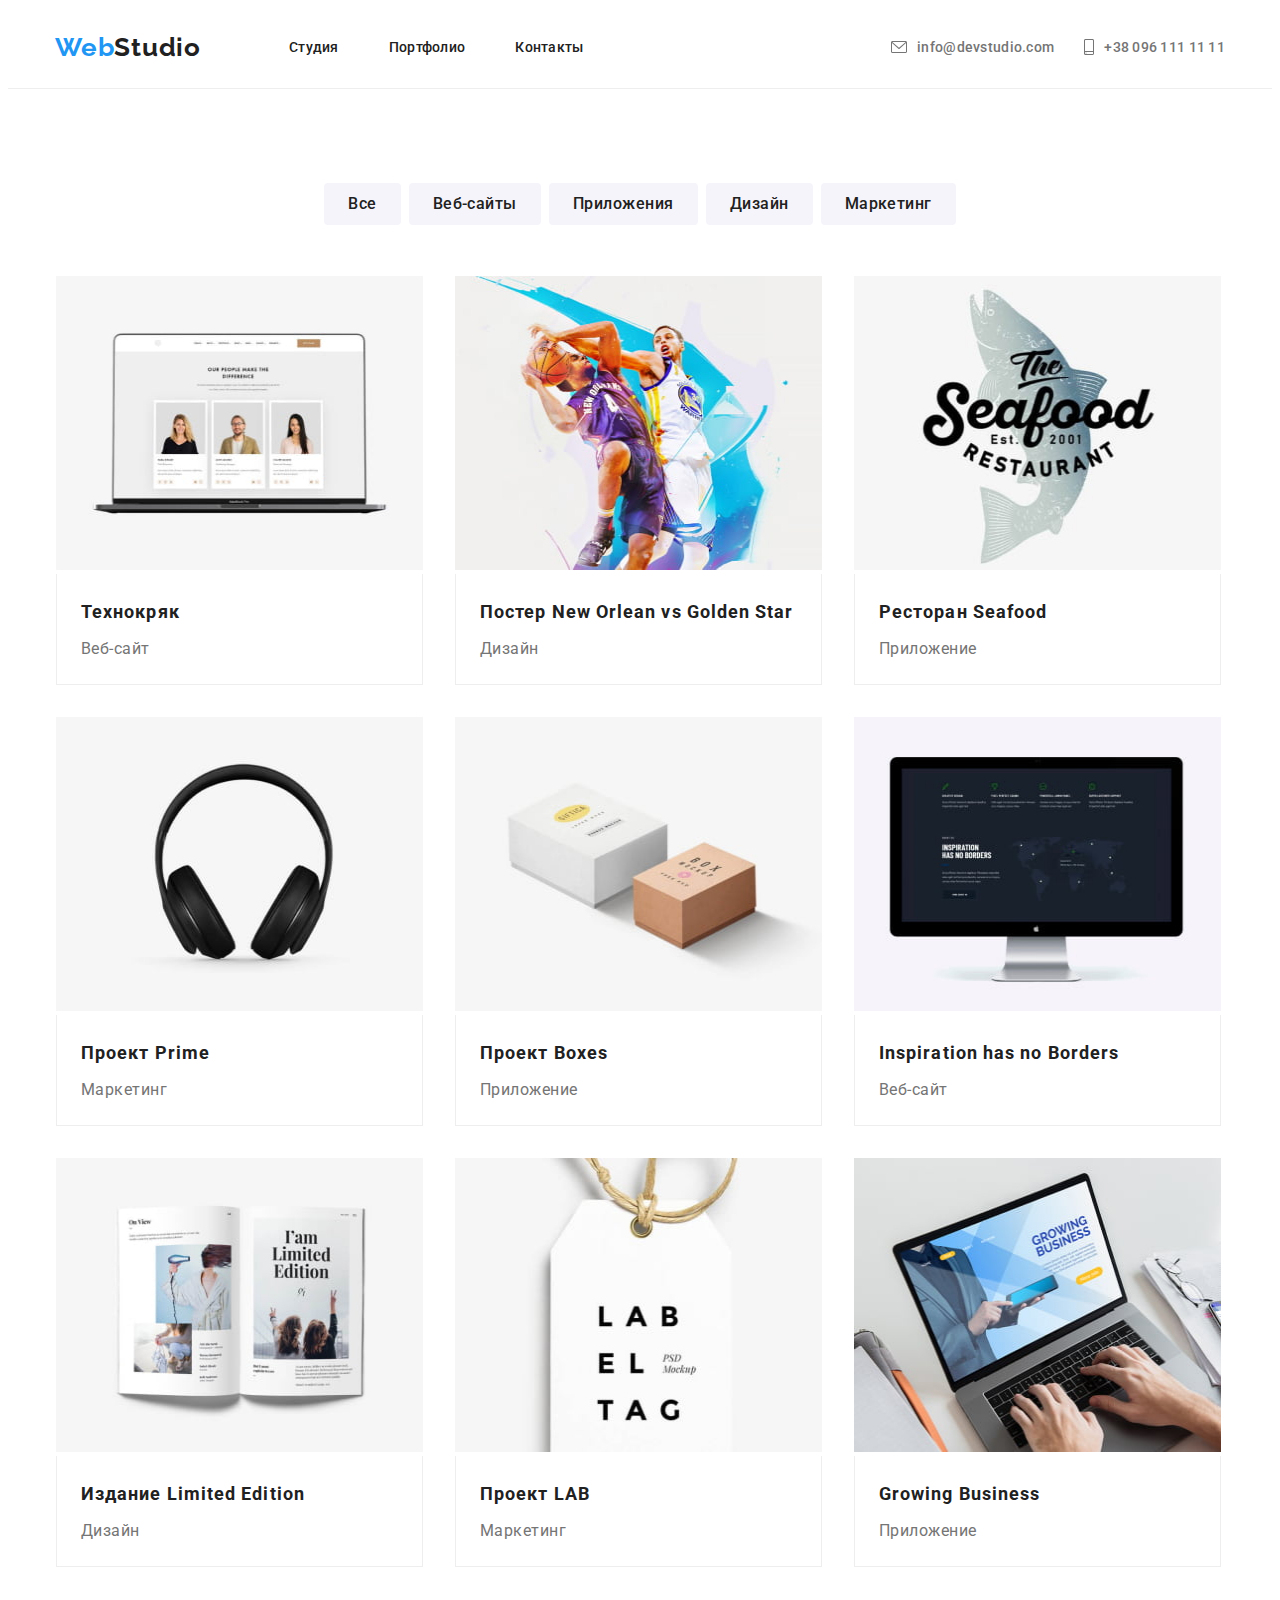
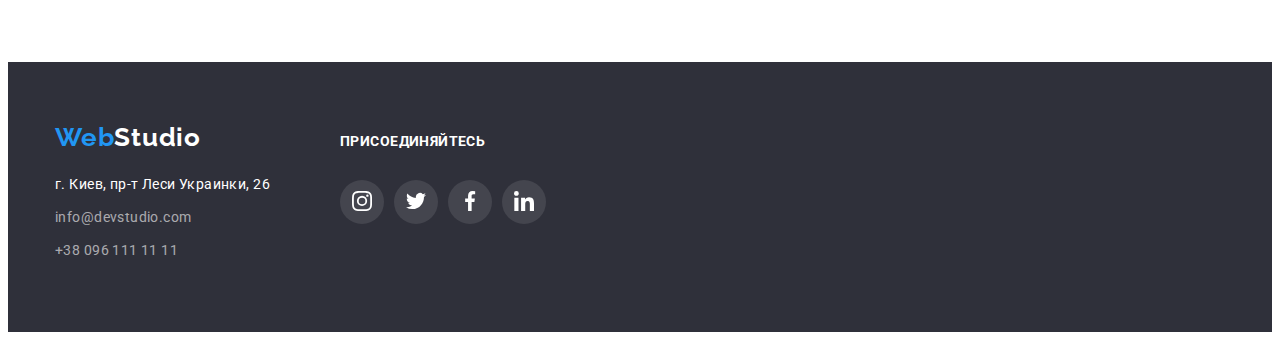
==== commit 8bb519ea: "commit8" ====
--- a/portfolio.html
+++ b/portfolio.html
@@ -22,55 +22,55 @@
     <body>
 
         <header class="page-header">
-
+        
             <div class="container header-box">
-
+        
                 <nav class="nav">
-
+        
                     <div class="logo-line">
-
+        
                         <a href="/" class="logo">
                             <p>
                                 <span class="logo-begin">Web</span>Studio
                             </p>
                         </a>
-
+        
                         <ul class="text-in-header">
-                            <li class="text-item"><a class="text-header" href="./index.html">Студия</a></li>
-                            <li class="text-item"><a class="text-header" href="#">Портфолио</a></li>
+                            <li class="text-item"><a class="text-header" href="#">Студия</a></li>
+                            <li class="text-item"><a class="text-header" href="./portfolio.html">Портфолио</a></li>
                             <li class="text-item"><a class="text-header" href="#">Контакты</a></li>
                         </ul>
-
+        
                     </div>
-
+        
                 </nav>
-
+        
                 <ul class="header-box-right">
-
+        
                     <li class="text-item">
-
+        
                         <a class=text-header-gray href="mailto:info@devstudio.com">
                             <svg class="size" width="26" height="12">
                                 <use href="./images/icons.svg#icon-envelope1"></use>
                             </svg>
                             info@devstudio.com</a>
-
-                    </li>
-
+        
+                    </li>
+        
                     <li class="text-item">
-
+        
                         <a class=text-header-gray href="tel:+380961111111">
                             <svg class="size" width="20" height="16">
                                 <use href="./images/icons.svg#icon-smartphone1"></use>
                             </svg>
                             +38 096 111 11 11</a>
-
-                    </li>
-
+        
+                    </li>
+        
                 </ul>
-
+        
             </div>
-
+        
         </header>
 
         <main>
--- a/css/styles.css
+++ b/css/styles.css
@@ -1,667 +1,650 @@
 
 html {
-    box-sizing: border-box;
+	box-sizing: border-box;
 }
 
 *, *::before, *::after {
-    box-sizing: inherit;
+	box-sizing: inherit;
 }
 
 h1, h2, h3, h4, h5, h6, ul, li, p {
-    padding-top: 0px;
-    padding-left: 0px;
-    padding-bottom: 0px;
-    padding-right: 0px;
-    margin-top: 0px;
-    margin-left: 0px;
-    margin-bottom: 0px;
-    margin-right: 0px;
+	padding-top: 0px;
+	padding-left: 0px;
+	padding-bottom: 0px;
+	padding-right: 0px;
+	margin-top: 0px;
+	margin-left: 0px;
+	margin-bottom: 0px;
+	margin-right: 0px;
 }
 
 :root {
-    --font-family-logo: 'Raleway', sans-serif;
-    --color-h1: #ffffff;
-    --color-title-main: #212121;
-    --color-text-main: #757575;
-    --color-hover-focus: #2196f3;
-    --footer-color: #2F303A;
-    --color-border: #eeeeee;
-    --color-bg: #F5F4FA;
-    --color-social: #AFB1B8;
+	--font-family-logo: 'Raleway', sans-serif;
+	--color-h1: #ffffff;
+	--color-title-main: #212121;
+	--color-text-main: #757575;
+	--color-hover-focus: #2196f3;
+	--footer-color: #2F303A;
+	--color-border: #eeeeee;
+	--color-bg: #F5F4FA;
+	--color-social: #AFB1B8;
   }
 
 body {
-    font-family: 'Roboto', 'Open Sans', sans-serif;
-    color: var(--color-text-main);
+	font-family: 'Roboto', 'Open Sans', sans-serif;
+	color: var(--color-text-main);
 
 }
 
 ul {
-    list-style: none;
+	list-style: none;
 }
 
 .page-header {
-    padding-top: 24px;
-    padding-bottom: 25px;
-    border-bottom: 1px solid var(--color-border);
-    /* background-color: tomato; */
+	padding-top: 24px;
+	padding-bottom: 25px;
+	border-bottom: 1px solid var(--color-border);
+	/* background-color: tomato; */
 }
 
 
 .hero {
-    padding-bottom: 200px;
-    padding-top: 200px;
+	padding-bottom: 200px;
+	padding-top: 200px;
 }
 
 .container {
-    width: 1200px;
-    padding-left: 15px;
-    padding-right: 15px;
-    margin-right: auto;
-    margin-left: auto;
-
-    /* outline: 4px solid red; */
+	width: 1200px;
+	padding-left: 15px;
+	padding-right: 15px;
+	margin-right: auto;
+	margin-left: auto;
 }
 
 .hero-accommodation {
-    display: flex;
-    flex-wrap: wrap;
-    flex-direction: column;
-    align-items: center;
+	display: flex;
+	flex-wrap: wrap;
+	flex-direction: column;
+	align-items: center;
 }
 
 .hero-decoration {
-    height: 600px;
-    max-width: 1600px;
-    margin-right: auto;
-    margin-left: auto;
-    background-image: linear-gradient(to right, rgba(47, 48, 58, 0.4),rgba(47, 48, 58, 0.4)),
-    url(../images/page1studio/hero-img.jpg);
-    background-repeat: no-repeat;
-    background-size: cover;
-    background-position: centre;
-    background-color: var(--footer-color);
+	height: 600px;
+	max-width: 1600px;
+	margin-right: auto;
+	margin-left: auto;
+	background-image: linear-gradient(to right, rgba(47, 48, 58, 0.4),rgba(47, 48, 58, 0.4)),
+	url(../images/page1studio/hero-img.jpg);
+	background-repeat: no-repeat;
+	background-size: cover;
+	background-position: centre;
+	background-color: var(--footer-color);
 }
 
 .dignity {
-    padding-bottom: 94px;
-    padding-top: 94px;
+	padding-bottom: 94px;
+	padding-top: 94px;
 }
 
 .fill {
-    background-color: var(--color-bg);
+	background-color: var(--color-bg);
 }
 
 .illustration {
-    padding-bottom: 94px;
+	padding-bottom: 94px;
 }
 
 .header-box {
-    display: flex;
-    align-items: center;
-    justify-content: space-between;
+	display: flex;
+	align-items: center;
+	justify-content: space-between;
 }
 
 .nav {
-    display: flex;
-    justify-content: space-between;
-    /* outline: 4px solid red; */
-    }    
+	display: flex;
+	justify-content: space-between;
+}    
 
 .logo-line {
-    display: flex;
-    justify-content: space-between;
+	display: flex;
+	justify-content: space-between;
 }
 
 .header-box-right {
-    display: flex;
-    justify-content: space-between;
-    /* outline: 4px solid green; */
+	display: flex;
+	justify-content: space-between;
+	/* outline: 4px solid green; */
 }
 
 .logo {
-    margin-right: 88px;
-
-    font-family: var(--font-family-logo);
-    font-weight: 700;
-    font-size: 26px;
-    line-height: 1.19;
-    letter-spacing: 0.03em;
-    text-decoration: none;
-    color: var(--color-title-main);
+	margin-right: 88px;
+
+	font-family: var(--font-family-logo);
+	font-weight: 700;
+	font-size: 26px;
+	line-height: 1.19;
+	letter-spacing: 0.03em;
+	text-decoration: none;
+	color: var(--color-title-main);
 }
 
 .logo-begin {
-    display: inline-block;
-    color: var(--color-hover-focus);
-    text-decoration: none;
+	display: inline-block;
+	color: var(--color-hover-focus);
+	text-decoration: none;
 
 }
 
 .text-in-header {
-    display: flex;
-    align-items: center;
-    }
+	display: flex;
+	align-items: center;
+	}
 
 .text-header {
-    display: block;
-    font-weight: 500;
-    font-size: 14px;
-    line-height: 1.17;
-    letter-spacing: 0.02em;
-    text-decoration: none;
-    color: var(--color-title-main);
+	display: block;
+	font-weight: 500;
+	font-size: 14px;
+	line-height: 1.17;
+	letter-spacing: 0.02em;
+	text-decoration: none;
+	color: var(--color-title-main);
 }
 
 .text-item:not(:last-child) > .text-header {
-    margin-right: 50px;
+	margin-right: 50px;
 }
 
 .text-item:not(:last-child)>.text-header-gray {
-    margin-right: 30px;
+	margin-right: 30px;
 }
 
 .text-item {
-    display: flex;
-    flex-wrap: nowrap;
-    /* outline: 2px solid rgb(111, 0, 255); */
+	display: flex;
+	flex-wrap: nowrap;
+	/* outline: 2px solid rgb(111, 0, 255); */
 }
 
 .size {
-    display: flex;
-    align-items: center;
-    background-size: cover;
-    fill: var(--color-text-main);
-    padding-right: 10px;
-
-    /* outline: 2px solid red; */
+	display: flex;
+	align-items: center;
+	background-size: cover;
+	fill: var(--color-text-main);
+	padding-right: 10px;
 }
 
 .size:hover,
-.size:focus {
-fill: var(--color-hover-focus)
+.size:focus,
+.size:active {
+fill: var(--color-hover-focus);
 }
 
 .text-header:hover,
-.text-header:focus {
-    color: var(--color-hover-focus);
+.text-header:focus,
+.text-header:active {
+	color: var(--color-hover-focus);
 }
 
 .text-header-gray {
-    display: flex;
-    align-items: center;
-    
-    font-weight: 500;
-    font-size: 14px;
-    line-height: 1.17;
-    letter-spacing: 0.02em;
-    text-decoration: none;
-    color: var(--color-text-mainn);
+	display: flex;
+	align-items: center;
+	
+	font-weight: 500;
+	font-size: 14px;
+	line-height: 1.17;
+	letter-spacing: 0.02em;
+	text-decoration: none;
+	color: var(--color-text-mainn);
 }
 
 .text-header-gray + .text-header-gray {
-    margin-right: 50px;
+	margin-right: 50px;
 }
 
 .text-header-gray:hover,
 .text-header-gray:focus {
-    color: var(--color-hover-focus);
+	color: var(--color-hover-focus);
+}
+
+.text-header-gray:hover .size,
+.text-header-gray:focus .size,
+.text-header-gray:active .size
+{
+	fill: var(--color-hover-focus);
 }
 /* Page 1  */
 
+
+
 .title-h1 {
-    text-align: center;
-    
-    font-weight: 900;
-    font-size: 44px;
-    line-height: 1.36;
-    letter-spacing: 0.06em;
-    text-transform: uppercase;
-    color: var(--color-h1);
+	text-align: center;
+	
+	font-weight: 900;
+	font-size: 44px;
+	line-height: 1.36;
+	letter-spacing: 0.06em;
+	text-transform: uppercase;
+	color: var(--color-h1);
 }
 
 .title-h1-button {
-    display: flex;
-    justify-content: center;
-    align-items: center;
-    margin-top: 30px;
-    
-    font-family: 'Roboto', 'Open Sans', sans-serif;
-    font-weight: 700;
-    font-size: 16px;
-    line-height: 1.88;
-    letter-spacing: 0.06em;
-    color: var(--color-h1);
-
-    width: 200px;
-    height: 50px;
-    background: var(--color-hover-focus);
-    box-shadow: 0px 4px 4px rgba(0, 0, 0, 0.15);
-    border-radius: 4px;
+	display: flex;
+	justify-content: center;
+	align-items: center;
+	margin-top: 30px;
+	
+	font-family: 'Roboto', 'Open Sans', sans-serif;
+	font-weight: 700;
+	font-size: 16px;
+	line-height: 1.88;
+	letter-spacing: 0.06em;
+	color: var(--color-h1);
+
+	width: 200px;
+	height: 50px;
+	background: var(--color-hover-focus);
+	box-shadow: 0px 4px 4px rgba(0, 0, 0, 0.15);
+	border-radius: 4px;
 }
 
 .cursor {
-    cursor: pointer;
+	cursor: pointer;
 }
 
 .title-h2-hidden {
-    display: none;
+	display: none;
 }
 
 .title-h2 {
-    font-weight: 700;
-    text-align: center;
-    font-size: 36px;
-    line-height: 1.17;
-    letter-spacing: 0.03em;
-    color: var(--color-title-main);
+	font-weight: 700;
+	text-align: center;
+	font-size: 36px;
+	line-height: 1.17;
+	letter-spacing: 0.03em;
+	color: var(--color-title-main);
 }
 
 .dignity-ul {
-    display: flex;
-    justify-content: space-between;
-    gap: 30px;
-    flex-basis: calc((100% - 3*30px) / 4);
-    /* outline: 4px solid black; */
+	display: flex;
+	justify-content: space-between;
+	gap: 30px;
+	flex-basis: calc((100% - 3*30px) / 4);
+	/* outline: 4px solid black; */
 }
 
 .title-dignity {
-    margin-bottom: 10px;
-    /* font-weight: 700; */
-    font-size: 14px;
-    line-height: 1.14;
-    letter-spacing: 0.03em;
-    text-transform: uppercase;
-    color: var(--color-title-main);
+	margin-bottom: 10px;
+	font-weight: 700;
+	font-size: 14px;
+	line-height: 1.17;
+	letter-spacing: 0.03em;
+	text-transform: uppercase;
+	color: var(--color-title-main);
 }
 
 .title-before {
-    display: inline-flex;
-    width: 270px;
-    height: 120px;
-    justify-content: center;
-    align-items: center;
-    background-repeat: repeat;
-    background-size: 70px 70px;
-    background-color: var(--color-bg);
-    border-radius: 4px;
-    margin-bottom: 30px;
-    
-    /* outline: 3px solid red; */
-    }
-
-    /* .title-before::before {
-    content: "";
-    display: block;
-    /* width: 270px; */
-    height: 120px;
-    background-repeat: no-repeat;    
-    background-size: contain;
-    background-position: center;
-    background-color: var(--color-bg);
-    border-radius: 4px;
-    margin-bottom: 30px; */
-
-    /* outline: 3px solid red; */
-/* }
-
-.title-before:nth-child(1):before {
-    background-image: url(../images/page1studio/antenna1.svg);
-    background-size: 70px;
-    }
-
-.title-before:nth-child(2):before {
-    background-image: url(../images/page1studio/clock1.svg);
-    background-size: 70px;
-}
-
-.title-before:nth-child(3):before {
-    background-image: url(../images/page1studio/diagram1.svg);
-    background-size: 70px;
-}
-
-.title-before:nth-child(4):before {
-    background-image: url(../images/page1studio/astronaut1.svg);
-    background-size: 70px;
-} */
-
-.title-dignity-text {
-    /* font-weight: 400; */
-    font-size: 14px;
-    line-height: 1.71;
-    letter-spacing: 0.03em;
-    /* color: var(--color-text-main); */
+	display: inline-flex;
+	width: 270px;
+	height: 120px;
+	justify-content: center;
+	align-items: center;
+	background-repeat: repeat;
+	background-size: 70px 70px;
+	background-color: var(--color-bg);
+	border-radius: 4px;
+	margin-bottom: 30px;
+}
+
+.title-text {
+	font-weight: 400;
+	font-size: 14px;
+	line-height: 1.71;
+	letter-spacing: 0.03em;
 }
 
 .illustration-list {
-    display: flex;
-    gap: 30px;
-    margin-top: 50px;
+	display: flex;
+	gap: 30px;
+	margin-top: 50px;
 }
 
 .title-h2-team {
-    margin-bottom: 50px;
-    text-align: center;
-    font-weight: 700;
-    
-    font-size: 36px;
-    line-height: 1.17;
-    letter-spacing: 0.03em;
-    color: var(--color-title-main);
+	margin-bottom: 50px;
+	text-align: center;
+	font-weight: 700;
+	
+	font-size: 36px;
+	line-height: 1.17;
+	letter-spacing: 0.03em;
+	color: var(--color-title-main);
 }
 
 .team-border {
-    box-shadow: 0px 1px 3px rgba(0, 0, 0, 0.12), 0px 1px 1px rgba(0, 0, 0, 0.14), 0px 2px 1px rgba(0, 0, 0, 0.2);
-    border-radius: 0px 0px 4px 4px;
+	box-shadow: 0px 1px 3px rgba(0, 0, 0, 0.12), 0px 1px 1px rgba(0, 0, 0, 0.14), 0px 2px 1px rgba(0, 0, 0, 0.2);
+	border-radius: 0px 0px 4px 4px;
 }
 
 .person-block {
-    padding-top: 30px;
-    padding-bottom: 30px;
-    text-align: center;
-    background-color: var(--color-h1);
+	padding-top: 30px;
+	padding-bottom: 30px;
+	text-align: center;
+	background-color: var(--color-h1);
 }
 
 .title-person {
-    margin-bottom: 10px;
-
-    font-weight: 500;
-    font-size: 16px;
-    line-height: 1.9;
-    letter-spacing: 0.03em;
-    color: var(--color-title-main);
+	margin-bottom: 10px;
+
+	font-weight: 500;
+	font-size: 16px;
+	line-height: 1.9;
+	letter-spacing: 0.03em;
+	color: var(--color-title-main);
 }
 
 .title-person-text {
-    /* font-weight: 400; */
-    font-size: 16px;
-    line-height: 1.9;
-    letter-spacing: 0.03em;
-    /* color: var(--color-text-main); */
+	/* font-weight: 400; */
+	font-size: 16px;
+	line-height: 1.9;
+	letter-spacing: 0.03em;
+	/* color: var(--color-text-main); */
 }
 
 .social-box {
-    display: inline-flex;
-    width: 206px;
-    justify-content: space-around;
-    padding-top: 16px;
-    fill: var(--color-social);
-    }
+	display: inline-flex;
+	width: 206px;
+	justify-content: space-around;
+	padding-top: 16px;
+	fill: var(--color-social);
+	}
 
 .social-img {
-    display: flex;
+	display: flex;
  
 }
 
 .adress {
-    font-style: normal;
-    /* font-weight: 400; */
-    font-size: 14px;
-    line-height: 1.71;
-    letter-spacing: 0.03em;
-    color: var(--color-h1);
-
-    max-width: 300px;
-    padding-right: 70px;
+	font-style: normal;
+	/* font-weight: 400; */
+	font-size: 14px;
+	line-height: 1.71;
+	letter-spacing: 0.03em;
+	color: var(--color-h1);
+
+	max-width: 300px;
+	padding-right: 70px;
 }
 
 .adress-margin:hover,
 .adress-margin:focus {
-    color: var(--color-hover-focus);
+	color: var(--color-hover-focus);
 }
 
 .adress-link:hover,
 .adress-link:focus {
-    color: var(--color-hover-focus);
+	color: var(--color-hover-focus);
 }
 
 .adress-link {
-    display: inline-block;
-    
-    color: rgba(255, 255, 255, 0.6);
-    text-decoration: none;
+	display: inline-block;
+	
+	color: rgba(255, 255, 255, 0.6);
+	text-decoration: none;
 }
 
 .adress-margin {
-    margin-bottom: 9px; 
+	margin-bottom: 9px; 
 }
 
 .adress-link {
-    margin-bottom: 9px;
+	margin-bottom: 9px;
 }
 
 /* .adress-link-last {
-    margin-bottom: 60px; */
+	margin-bottom: 60px; */
 
 
 .adress-link:hover,
 .adress-link:focus {
-    color: var(--color-hover-focus);
+	color: var(--color-hover-focus);
 }
 
 .clients {
-    display: block;
-}
-
-.clients-padding {
-    padding-top: 50px;
-    display: flex;
-    justify-content: center;
+	display: block;
+}
+
+.clients-margin {
+	margin-top: 50px;
+	display: flex;
+	justify-content: center;
 }
 
 .client-box {
-    display: flex;
-    justify-content: center;
-    align-items: center;
-    width: 170px;
-    height: 92px;
-    border: 1px solid var(--color-social);
-    border-radius: 4px;
+	display: flex;
+	justify-content: center;
+	align-items: center;
+	width: 170px;
+	height: 92px;
+	border: 1px solid var(--color-social);
+	border-radius: 4px;
 }
 
 .client-logo {
-    display: inline-block;
-    fill: var(--color-social);
+	display: inline-block;
+	fill: var(--color-social);
 }
 
 .client-box:not(:last-child) {
-    margin-right:30px;
-}
-
-.client-logo:hover,
-.client-logo:focus {
-    fill: var(--color-hover-focus);
+	margin-right:30px;
+}
+
+.client-box:hover .client-logo {
+	fill: var(--color-hover-focus);
+}
+
+.client-box:hover {
+	border: 1px solid var(--color-hover-focus);
+}
+
+/* .client-link:focus {
+fill: var(--color-hover-focus); */
+/* border: 1px solid var(--color-hover-focus); */
+/* } */
+
+.client-link:focus .client-logo {
+	fill: var(--color-hover-focus);
 }
 
 /* Page 2 */
 
 .portfolio-s {
-    padding-bottom: 94px;
-    padding-top: 94px;
+	padding-bottom: 94px;
+	padding-top: 94px;
 }
 
 .all-portfolio {
-    display: flex;
-    justify-content: center;
-    margin-bottom: 50px;
+	display: flex;
+	justify-content: center;
+	margin-bottom: 50px;
 }
 
 .portfolio-btn {
-    font-family: 'Roboto', 'Open Sans', sans-serif;
-    font-weight: 500;
-    font-size: 16px;
-    line-height: 1.62;
-    letter-spacing: 0.03em;
-    color: var(--color-title-main);
-    background-color: #f5f4fA;
-    border-color: rgb(255, 255, 255, 0);
-
-    text-align: center;
-    /* height: 38px; */
-    border-radius: 4px;
-    padding-left: 22px;
-    padding-right: 22px;
-    padding-top: 6px;
-    padding-bottom: 6px;
+	font-family: 'Roboto', 'Open Sans', sans-serif;
+	font-weight: 500;
+	font-size: 16px;
+	line-height: 1.62;
+	letter-spacing: 0.03em;
+	color: var(--color-title-main);
+	background-color: #f5f4fA;
+	border-color: rgb(255, 255, 255, 0);
+
+	text-align: center;
+	/* height: 38px; */
+	border-radius: 4px;
+	padding-left: 22px;
+	padding-right: 22px;
+	padding-top: 6px;
+	padding-bottom: 6px;
 }
 
 .all-portfolio-item:not(:last-child) {
-    margin-right: 8px;
+	margin-right: 8px;
 }
 
 .portfolio-btn:hover,
 .portfolio-btn:focus {
-    color: var(--color-h1);
-    background-color: var(--color-hover-focus);
-    box-shadow: 0px 3px 1px rgba(0, 0, 0, 0.1), 0px 1px 2px rgba(0, 0, 0, 0.08), 0px 2px 2px rgba(0, 0, 0, 0.12);
-    border-radius: 4px;
-}
-
+	color: var(--color-h1);
+	background-color: var(--color-hover-focus);
+	box-shadow: 0px 3px 1px rgba(0, 0, 0, 0.1), 0px 1px 2px rgba(0, 0, 0, 0.08), 0px 2px 2px rgba(0, 0, 0, 0.12);
+	border-radius: 4px;
+}
+
+.portfolio-border {
+	border: 1px solid transparent;
+	--portfolio-border-0: transparent;
+	--portfolio-border-1: transparent;
+	--portfolio-border-2: transparent;
+	box-shadow: 0px 1px 1px var(--portfolio-border-0), 0px 4px 4px var(--portfolio-border-1), 1px 4px 6px var(--portfolio-border-2);
+}
+
+.portfolio-border:active,
 .portfolio-border:hover,
 .portfolio-border:focus {
-    border: 1px solid #EEEEEE;
-    box-shadow: 0px 1px 1px rgba(0, 0, 0, 0.12), 0px 4px 4px rgba(0, 0, 0, 0.06), 1px 4px 6px rgba(0, 0, 0, 0.16);
-   
+	border-color: #EEEEEE;
+	--portfolio-border-0: rgba(0, 0, 0, 0.12);
+	--portfolio-border-1: rgba(0, 0, 0, 0.06);
+	--portfolio-border-2: rgba(0, 0, 0, 0.16);
 }
 
 .portfolio {
-    text-decoration: none;
+	text-decoration: none;
 }
 
 .portfolio-table {
-    display: flex;
-    gap: 30px;
-    flex-wrap: wrap;
+	display: flex;
+	gap: 30px;
+	flex-wrap: wrap;
 }
 
 .portfolio-block {
-    padding-top: 20px;
-    padding-left: 24px;
-    padding-bottom: 20px;
-    
-    
-    border-right: 1px solid var(--color-border);
-    border-left: 1px solid var(--color-border);
-    border-bottom: 1px solid var(--color-border);
-
-    /* outline: 4px solid blueviolet; */
+	padding-top: 20px;
+	padding-left: 24px;
+	padding-bottom: 20px;
+		
+	border-right: 1px solid var(--color-border);
+	border-left: 1px solid var(--color-border);
+	border-bottom: 1px solid var(--color-border);
 }
 
 .portfolio-works {
-    padding-bottom: 4px;
-    /* font-weight: 700; */
-    font-size: 18px;
-    line-height: 2.0;
-    letter-spacing: 0.06em;
-    color: var(--color-title-main);
-   
-    /* outline: 4px solid white; */
+	padding-bottom: 4px;
+	/* font-weight: 700; */
+	font-size: 18px;
+	line-height: 2.0;
+	letter-spacing: 0.06em;
+	color: var(--color-title-main);
 }
 
 .portfolio-works-text {
    
-    /* font-weight: 400; */
-    font-size: 16px;
-    line-height: 1.88;
-    letter-spacing: 0.03em;
-    color: var(--color-text-main);
-
-    /* outline: 4px solid red; */ */
+	/* font-weight: 400; */
+	font-size: 16px;
+	line-height: 1.88;
+	letter-spacing: 0.03em;
+	color: var(--color-text-main);
 }
 
 .footer {
-    background: var(--footer-color);
-    padding-top: 60px;
-    padding-bottom: 60px;
+	background: var(--footer-color);
+	padding-top: 60px;
+	padding-bottom: 60px;
 }
 
 .footer-table {
-    display: flex;
+	display: flex;
 }
 
 .footer-text {
-    display: block;
+	display: block;
 }
 
 .logo-footer {
-    font-family: var(--font-family-logo);
-    font-weight: 700;
-    font-size: 26px;
-    line-height: 1.19;
-    letter-spacing: 0.03em;
-    color: var(--color-h1);
-    text-decoration: none;
+	font-family: var(--font-family-logo);
+	font-weight: 700;
+	font-size: 26px;
+	line-height: 1.19;
+	letter-spacing: 0.03em;
+	color: var(--color-h1);
+	text-decoration: none;
 }
 
 .logo-f {
-    display: inline-block;
-    margin-bottom: 20px;
-
-    color: var(--color-hover-focus);
-    text-decoration: none;
+	display: inline-block;
+	margin-bottom: 20px;
+
+	color: var(--color-hover-focus);
+	text-decoration: none;
 }
 
 .social-box-add {
-    display: block;
-    width: 206px;
-    justify-content: space-between;
-    fill: var(--color-h1);
-    }
+	display: block;
+	width: 206px;
+	justify-content: space-between;
+	fill: var(--color-h1);
+	}
 
 .social-distance {
-    display: flex;
-    justify-content: space-between;
+	display: flex;
+	justify-content: space-between;
 }
 
 .button-team {
-    padding: 0px;
-    border: none;
-    border-radius: 50%;
-    background: var(--color-h1);
-    width: 44px;
-    height: 44px;
+	padding: 0px;
+	border: none;
+	border-radius: 50%;
+	background: var(--color-h1);
+	width: 44px;
+	height: 44px;
 }
 
 .button {
-    padding: 0px;
-    border: none;
-    background: rgba(255, 255, 255, 0.1);
-    border-radius: 50%;
-    width: 44px;
-    height: 44px;
+	padding: 0px;
+	border: none;
+	background: rgba(255, 255, 255, 0.1);
+	border-radius: 50%;
+	width: 44px;
+	height: 44px;
 }
 
 .button:hover,
 .button:focus,
 .button-team:hover,
 .button-team:focus {
-    background: var(--color-hover-focus);
+	background: var(--color-hover-focus);
 }
 
 .button-team:hover,
 .button-team:focus {
-    fill: var(--color-h1);
+	fill: var(--color-h1);
 }
 
 .add {
-    font-family: 'Roboto';
-    font-style: normal;
-    font-weight: 700;
-    font-size: 14px;
-    line-height: 1.14;
-    letter-spacing: 0.03em;
-    text-transform: uppercase;
-    color: var(--color-h1);
-
-    padding-top: 12px;
-    padding-bottom: 30px;
+	font-family: 'Roboto';
+	font-style: normal;
+	font-weight: 700;
+	font-size: 14px;
+	line-height: 1.14;
+	letter-spacing: 0.03em;
+	text-transform: uppercase;
+	color: var(--color-h1);
+
+	padding-top: 12px;
+	padding-bottom: 30px;
    }
 
 .add-length:not(:last-child) {
-    padding-right: 34px;
+	padding-right: 34px;
 }
 
 .social-img-footer {
-    display: inline-flex;
-    fill: var(--color-h1);
+	display: inline-flex;
+	fill: var(--color-h1);
 }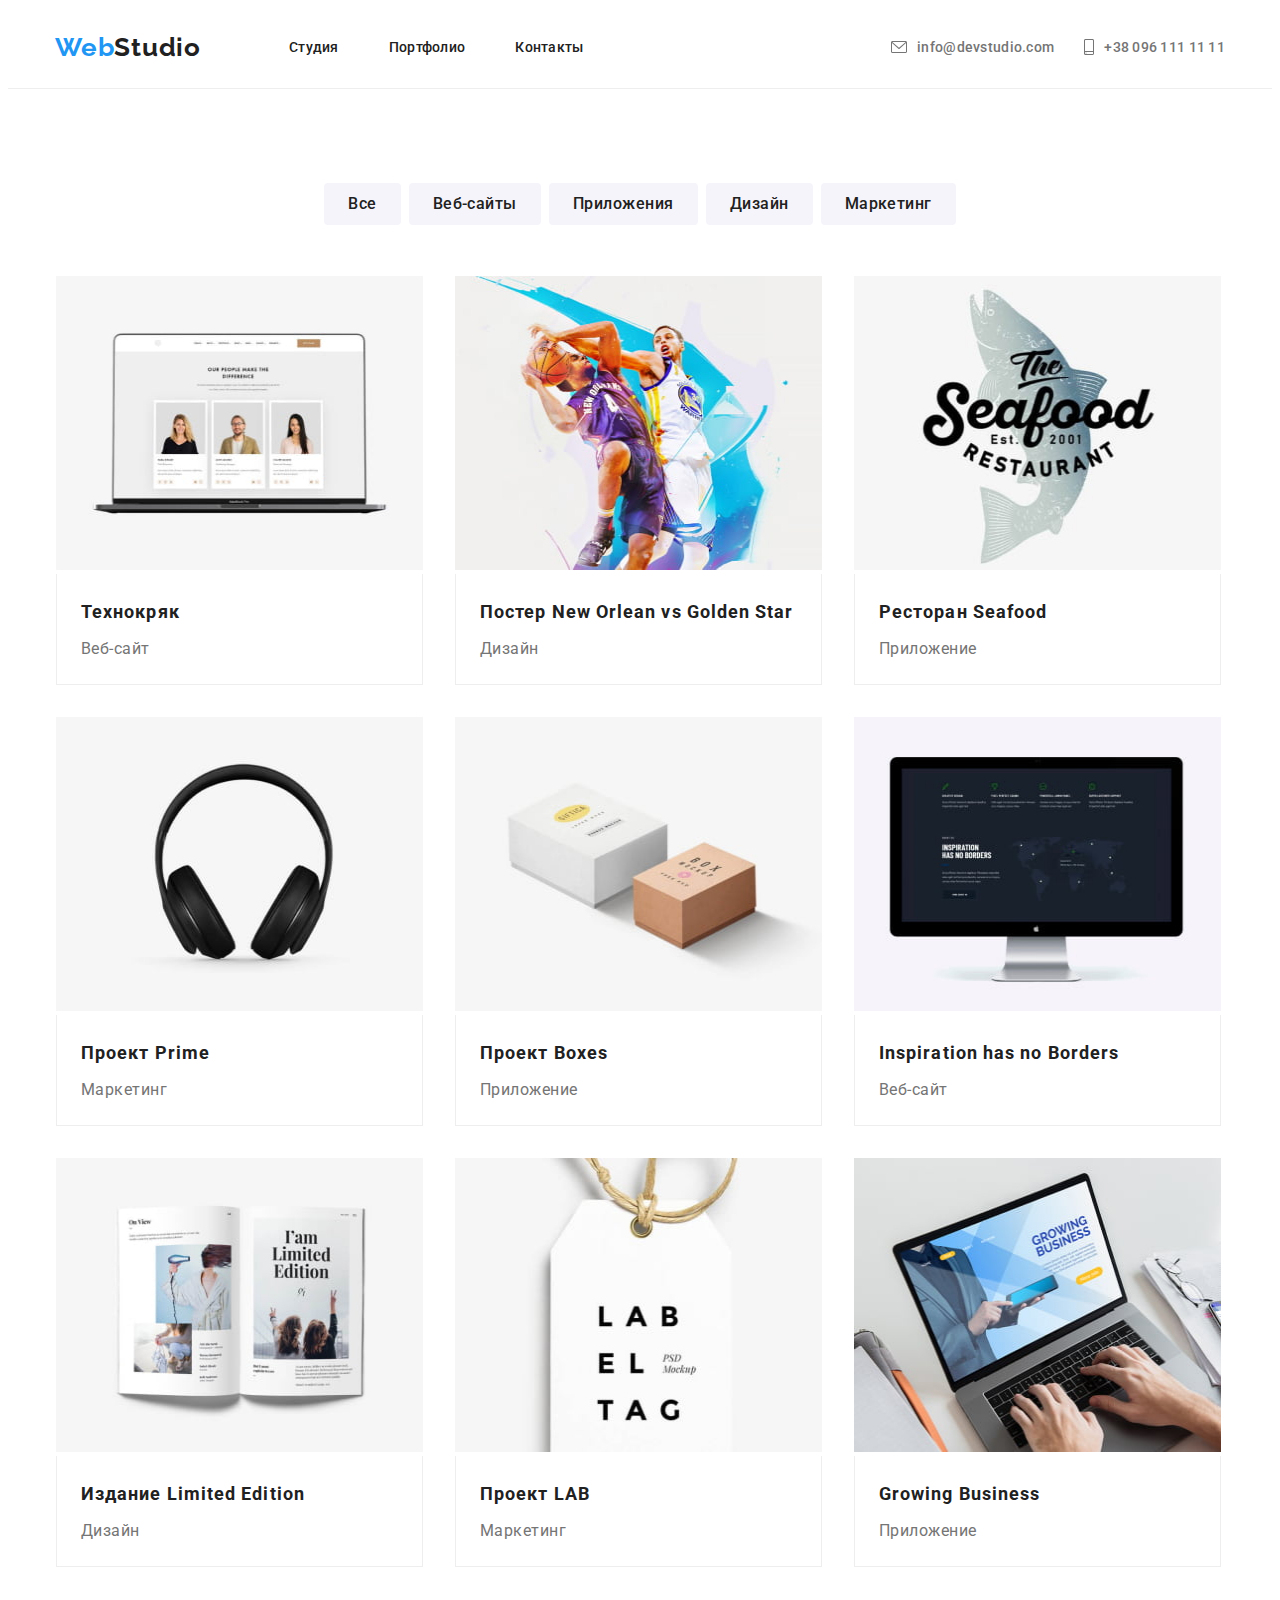
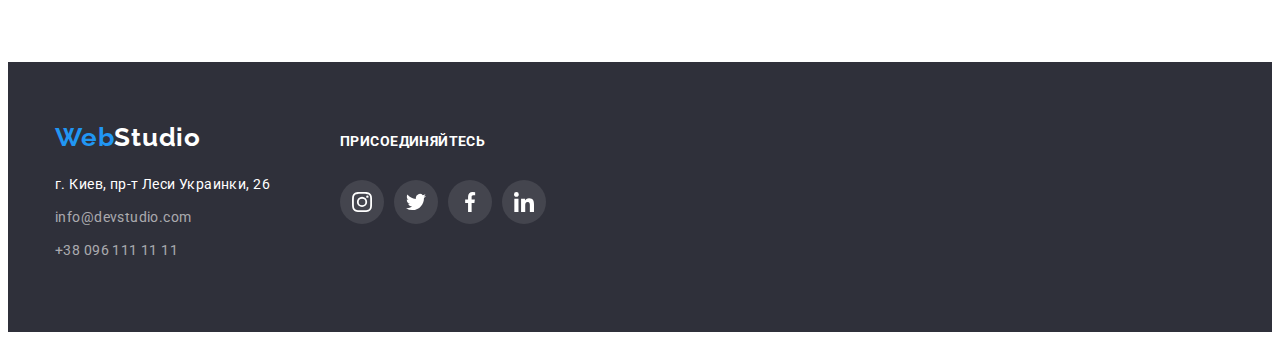
==== commit 48bb268a: "commit12" ====
--- a/portfolio.html
+++ b/portfolio.html
@@ -36,8 +36,8 @@
                         </a>
         
                         <ul class="text-in-header">
-                            <li class="text-item"><a class="text-header" href="#">Студия</a></li>
-                            <li class="text-item"><a class="text-header" href="./portfolio.html">Портфолио</a></li>
+                            <li class="text-item"><a class="text-header" href="./index.html">Студия</a></li>
+                            <li class="text-item"><a class="text-header" href="#">Портфолио</a></li>
                             <li class="text-item"><a class="text-header" href="#">Контакты</a></li>
                         </ul>
         
@@ -252,38 +252,47 @@
 
             <div class="social-box-add">
                 <p class="add">ПРИСОЕДИНЯЙТЕСЬ</p>
-
-                <div class="social-distance">
-                    <button class="button">
-                        <svg class="social-img-footer" width="20" height="20">
-                            <use href="./images/icons.svg#icon-instagram1">
-                            </use>
-                        </svg>
-                    </button>
-
-                    <button class="button">
-                        <svg class="social-img-footer" width="20" height="20">
-                            <use href="./images/icons.svg#icon-twitter1">
-                            </use>
-                        </svg>
-                    </button>
-
-                    <button class="button">
-                        <svg class="social-img-footer" width="20" height="20">
-                            <use href="./images/icons.svg#icon-facebook1">
-                            </use>
-                        </svg>
-                    </button>
-
-                    <button class="button">
-                        <svg class="social-img-footer" width="20" height="20">
-                            <use href="./images/icons.svg#icon-linkedin1">
-                            </use>
-                        </svg>
-                    </button>
-
-                </div>
-
+            
+                <ul class="social-distance">
+            
+                    <li>
+                        <a class="social" href="https:/#/">
+                            <svg class="social-img" width="20" height="20">
+                                <use href="./images/icons.svg#icon-instagram1">
+                                </use>
+                            </svg>
+                        </a>
+                    </li>
+            
+                    <li>
+                        <a class="social" href="https:/#/">
+                            <svg class="social-img" width="20" height="20">
+                                <use href="./images/icons.svg#icon-twitter1">
+                                </use>
+                            </svg>
+                        </a>
+                    </li>
+            
+                    <li>
+                        <a class="social" href="https:/#/">
+                            <svg class="social-img" width="20" height="20">
+                                <use href="./images/icons.svg#icon-facebook1">
+                                </use>
+                            </svg>
+                        </a>
+                    </li>
+            
+                    <li>
+                        <a class="social" href="https:/#/">
+                            <svg class="social-img" width="20" height="20">
+                                <use href="./images/icons.svg#icon-linkedin1">
+                                </use>
+                            </svg>
+                        </a>
+                    </li>
+            
+                </ul>
+            
             </div>
 
         </div>
--- a/css/styles.css
+++ b/css/styles.css
@@ -335,7 +335,7 @@
 
 	font-weight: 500;
 	font-size: 16px;
-	line-height: 1.9;
+	line-height: 1.19;
 	letter-spacing: 0.03em;
 	color: var(--color-title-main);
 }
@@ -343,7 +343,7 @@
 .title-person-text {
 	/* font-weight: 400; */
 	font-size: 16px;
-	line-height: 1.9;
+	line-height: 1.19;
 	letter-spacing: 0.03em;
 	/* color: var(--color-text-main); */
 }
@@ -353,12 +353,34 @@
 	width: 206px;
 	justify-content: space-around;
 	padding-top: 16px;
-	fill: var(--color-social);
-	}
-
-.social-img {
-	display: flex;
- 
+}
+
+.social-link {
+	display: flex;
+	justify-content: space-around;
+	align-items: center;
+	padding: 0px;
+	border: none;
+	border-radius: 50%;
+	width: 44px;
+	height: 44px;
+}
+
+.social-link:hover .social-img-team {
+	fill: var(--color-h1)
+}
+.social-link:focus .social-img-team {
+	fill: var(--color-h1)
+}
+
+.social-link:hover,
+.social-link:focus {
+		background: var(--color-hover-focus);
+}
+
+.social-img-team {
+	display: flex;
+	fill: var(--color-social)
 }
 
 .adress {
@@ -417,6 +439,11 @@
 	justify-content: center;
 }
 
+.box {
+	display: flex;
+	justify-content: center;
+}
+
 .client-box {
 	display: flex;
 	justify-content: center;
@@ -432,7 +459,7 @@
 	fill: var(--color-social);
 }
 
-.client-box:not(:last-child) {
+.box:not(:last-child) {
 	margin-right:30px;
 }
 
@@ -452,6 +479,8 @@
 .client-link:focus .client-logo {
 	fill: var(--color-hover-focus);
 }
+
+
 
 /* Page 2 */
 
@@ -596,16 +625,10 @@
 	justify-content: space-between;
 }
 
-.button-team {
-	padding: 0px;
-	border: none;
-	border-radius: 50%;
-	background: var(--color-h1);
-	width: 44px;
-	height: 44px;
-}
-
-.button {
+.social {
+	display: flex;
+	justify-content: center;
+	align-items: center;
 	padding: 0px;
 	border: none;
 	background: rgba(255, 255, 255, 0.1);
@@ -614,16 +637,9 @@
 	height: 44px;
 }
 
-.button:hover,
-.button:focus,
-.button-team:hover,
-.button-team:focus {
+.social:hover,
+.social:focus {
 	background: var(--color-hover-focus);
-}
-
-.button-team:hover,
-.button-team:focus {
-	fill: var(--color-h1);
 }
 
 .add {
@@ -644,7 +660,7 @@
 	padding-right: 34px;
 }
 
-.social-img-footer {
+.social-img {
 	display: inline-flex;
 	fill: var(--color-h1);
 }